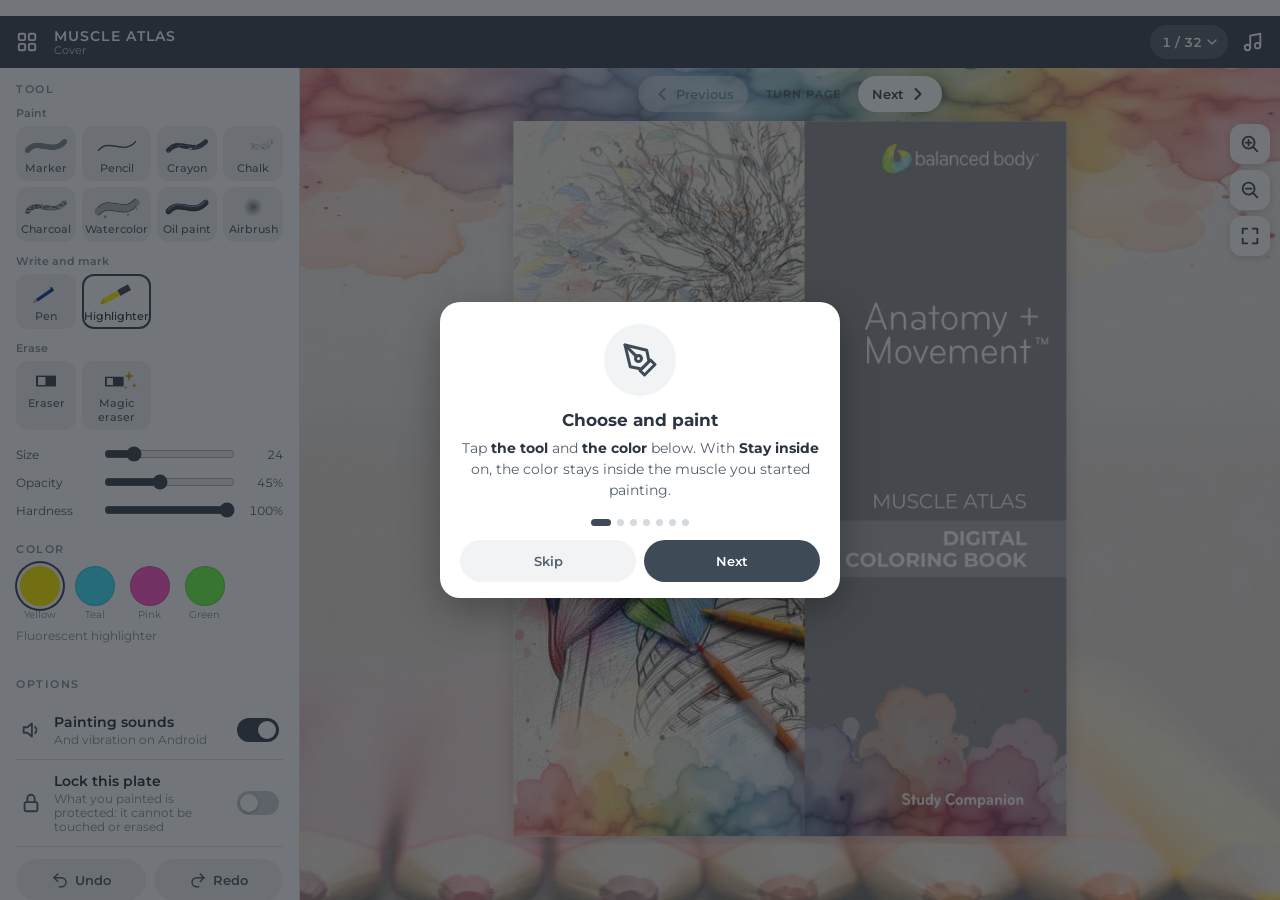
==== atlas-muscular-web-en/index.html @ df0a2034 "Add files via upload" ====
<!doctype html>
<html lang="en">
<head>
<meta charset="utf-8">
<meta name="viewport" content="width=device-width,initial-scale=1,maximum-scale=1,user-scalable=no,viewport-fit=cover">
<title>Muscle Atlas · Digital Coloring Book</title>
<meta name="theme-color" content="#ffffff">
<link rel="manifest" href="manifest.webmanifest">
<link rel="icon" href="icons/icon-192.png">
<link rel="apple-touch-icon" href="icons/apple-180.png">
<meta name="apple-mobile-web-app-capable" content="yes">
<meta name="apple-mobile-web-app-status-bar-style" content="default">
<meta name="apple-mobile-web-app-title" content="Atlas Muscular">
<link rel="preconnect" href="https://fonts.googleapis.com">
<link rel="stylesheet" href="https://fonts.googleapis.com/css2?family=Caveat:wght@500;700&family=Montserrat:wght@400;500;600;700&display=swap">
<link rel="stylesheet" href="app.css">
</head>
<body>
<header class="top">
  <button class="ib" id="btnHome" aria-label="Plate library"><svg viewBox="0 0 24 24"><rect x="3" y="3" width="7" height="7" rx="1.5"/><rect x="14" y="3" width="7" height="7" rx="1.5"/><rect x="3" y="14" width="7" height="7" rx="1.5"/><rect x="14" y="14" width="7" height="7" rx="1.5"/></svg></button>
  <div class="ttl"><b>Muscle Atlas</b><span id="pgName">Digital Coloring Book</span></div>
  <button class="pgbtn" id="pgBtn" aria-label="See all plates"><span id="pgLabel">1 / 32</span><svg viewBox="0 0 24 24"><path d="m6 9 6 6 6-6"/></svg></button>
  <button class="ib" id="btnMusic" aria-label="Music for coloring"><svg viewBox="0 0 24 24"><path d="M9 18V5l11-2v13"/><circle cx="6" cy="18" r="3"/><circle cx="17" cy="16" r="3"/></svg></button>
  <button class="instbtn" id="btnInstall" hidden title="Install on your device"><svg viewBox="0 0 24 24"><path d="M12 3v12M7 10l5 5 5-5M5 21h14"/></svg><span>Install</span></button>
  <button class="ib" id="btnShare" aria-label="Share plate" title="Share this plate"><svg viewBox="0 0 24 24"><path d="M12 15V3M7 8l5-5 5 5M5 13v6a2 2 0 0 0 2 2h10a2 2 0 0 0 2-2v-6"/></svg></button>
</header>

<div id="pager">
  <button class="pgnav" id="btnPrev" aria-label="Previous page"><svg viewBox="0 0 24 24"><path d="m15 18-6-6 6-6"/></svg><span>Previous</span></button>
  <span class="pghint">Turn page</span>
  <button class="pgnav" id="btnNext" aria-label="Next page"><span>Next</span><svg viewBox="0 0 24 24"><path d="m9 18 6-6-6-6"/></svg></button>
</div>

<main id="viewport">
  <div id="stage">
    <img id="pageImg" alt="" draggable="false">
    <canvas id="cWipe"></canvas>
    <canvas id="cColor"></canvas>
    <canvas id="cLive"></canvas>
    <img id="topImg" alt="" draggable="false" hidden>
    <canvas id="cTop"></canvas>
    <canvas id="cInk"></canvas>
    <div id="texts"></div>
    <div id="hot"></div>
  </div>
  <div id="toast" hidden></div>
  <div class="zoombar" role="group" aria-label="Zoom">
    <button id="zIn" aria-label="Zoom in"><svg viewBox="0 0 24 24"><circle cx="10.5" cy="10.5" r="6.5"/><path d="m20 20-4.6-4.6M10.5 7.5v6M7.5 10.5h6"/></svg></button>
    <button id="zOut" aria-label="Zoom out"><svg viewBox="0 0 24 24"><circle cx="10.5" cy="10.5" r="6.5"/><path d="m20 20-4.6-4.6M7.5 10.5h6"/></svg></button>
    <button id="zFit" aria-label="View full page"><svg viewBox="0 0 24 24"><path d="M4 9V4h5M20 9V4h-5M4 15v5h5M20 15v5h-5"/></svg></button>
  </div>
  <div id="musicChip" hidden><span class="eq"><i></i><i></i><i></i></span><span id="musicChipName">Soft piano</span></div>
</main>

<nav class="bar" id="bar">
  <button class="dk" id="dkTool" aria-label="Tools"><canvas id="dkToolIcon" width="88" height="44"></canvas><span id="dkToolName">Marker</span></button>
  <button class="dk" id="dkColor" aria-label="Colors"><span class="dsw" id="dkSwatch"></span><span id="dkColorName">Color</span></button>
  <button class="dk tapebtn" id="dkTape" aria-label="Stay inside"><svg viewBox="0 0 24 24"><rect x="3" y="6" width="18" height="12" rx="2"/><path d="M7 6v12M17 6v12"/></svg><span>Stay inside</span></button>
  <button class="dk lockbtn" id="dkLock" aria-label="Lock plate"><svg viewBox="0 0 24 24"><rect x="5" y="11" width="14" height="10" rx="2"/><path id="lockArc" d="M8 11V7a4 4 0 0 1 8 0v4"/></svg><span id="lockLabel">Lock</span></button>
  <button class="dk" id="dkUndo" aria-label="Undo"><svg viewBox="0 0 24 24"><path d="M9 14 4 9l5-5"/><path d="M4 9h10a6 6 0 0 1 0 12h-3"/></svg><span>Undo</span></button>
  <button class="dk" id="storyBtn" hidden aria-label="Listen to the story"><svg viewBox="0 0 24 24"><path d="M3 18v-6a9 9 0 0 1 18 0v6"/><path d="M21 19a2 2 0 0 1-2 2h-1v-6h3zM3 19a2 2 0 0 0 2 2h1v-6H3z"/></svg><span id="storyLabel">Listen</span><i id="storyBar"></i></button>
  <button class="dk" id="dkMore" aria-label="More options"><svg viewBox="0 0 24 24"><circle cx="5" cy="12" r="1.4"/><circle cx="12" cy="12" r="1.4"/><circle cx="19" cy="12" r="1.4"/></svg><span>More</span></button>
</nav>

<section id="tools">
  <div class="sheethead"><span class="grab"></span><b id="sheetTitle"></b><button class="ib" id="btnCloseTools" aria-label="Close"><svg viewBox="0 0 24 24"><path d="M6 6l12 12M18 6 6 18"/></svg></button></div>
  <div class="sec" data-sec="tool">
    <h3>Tool</h3>
    <div class="grid brushes" id="brushRow"></div>
    <div class="sliders" id="sliderRow">
      <label><span>Size</span><input type="range" id="sSize" min="1" max="120" value="18"><output id="oSize">18</output></label>
      <label><span>Opacity</span><input type="range" id="sOpa" min="5" max="100" value="85"><output id="oOpa">85%</output></label>
      <label><span>Hardness</span><input type="range" id="sHard" min="0" max="100" value="70"><output id="oHard">70%</output></label>
    </div>
  </div>
  <div class="sec" data-sec="color">
    <h3>Color</h3>
    <div class="grid colors" id="colorRow"></div>
  </div>
  <div class="sec" data-sec="more">
    <h3>Options</h3>
    <button class="opt" id="btnTape" role="switch"><svg viewBox="0 0 24 24"><rect x="3" y="6" width="18" height="12" rx="2"/><path d="M7 6v12M17 6v12"/></svg><span class="ot"><b>Stay inside</b><small>The color stays inside the muscle</small></span><i class="sw2"></i></button>
    <button class="opt" id="btnSound" role="switch"><svg viewBox="0 0 24 24"><path d="M4 9v6h4l5 4V5L8 9H4z"/><path d="M16.5 8.5a5 5 0 0 1 0 7"/></svg><span class="ot"><b>Painting sounds</b><small>And vibration on Android</small></span><i class="sw2"></i></button>
    <button class="opt" id="btnLock" role="switch"><svg viewBox="0 0 24 24"><rect x="5" y="11" width="14" height="10" rx="2"/><path d="M8 11V7a4 4 0 0 1 8 0v4"/></svg><span class="ot"><b>Lock this plate</b><small>What you painted is protected: it cannot be touched or erased</small></span><i class="sw2"></i></button>
    <div class="optrow">
      <button class="pill" id="btnUndo"><svg viewBox="0 0 24 24"><path d="M9 14 4 9l5-5"/><path d="M4 9h10a6 6 0 0 1 0 12h-3"/></svg>Undo</button>
      <button class="pill" id="btnRedo"><svg viewBox="0 0 24 24"><path d="m15 14 5-5-5-5"/><path d="M20 9H10a6 6 0 0 0 0 12h3"/></svg>Redo</button>
    </div>
    <div class="optrow">
      <button class="pill" id="btnGuide"><svg viewBox="0 0 24 24"><circle cx="12" cy="12" r="9"/><path d="M9.5 9a2.5 2.5 0 1 1 3.5 2.3c-.6.3-1 .9-1 1.6V14M12 17.5v.01"/></svg>How to use</button>
      <button class="pill warn" id="btnClear"><svg viewBox="0 0 24 24"><path d="M3 6h18M8 6V4h8v2M6 6l1 14h10l1-14"/></svg>Clear plate</button>
    </div>
    <div class="confirm" id="confirmClear" hidden>Clear everything painted on this plate? <button class="pill danger" id="clearYes">Yes, clear</button><button class="pill" id="clearNo">No</button></div>
  </div>
</section>

<div id="home" hidden>
  <div class="hwrap">
    <div class="hhead">
      <div><b>Muscle Atlas</b><span>Digital Coloring Book · 2026 Digital Edition</span></div>
      <button class="ib" id="btnCloseHome" aria-label="Close"><svg viewBox="0 0 24 24"><path d="M6 6l12 12M18 6 6 18"/></svg></button>
    </div>
    <button class="cont" id="btnContinue"><span class="cthumb"><canvas id="contThumb" width="120" height="155"></canvas></span><span><small>Continue where you left off</small><b id="contName">Cover</b></span><svg viewBox="0 0 24 24"><path d="m9 18 6-6-6-6"/></svg></button>
    <div id="homeGrid"></div>
    <p class="hnote">Units 4 to 17: coming soon</p>
    <button class="pill danger wipebtn" id="btnWipeAll"><svg viewBox="0 0 24 24"><path d="M3 6h18M8 6V4h8v2M6 6l1 14h10l1-14"/></svg>Erase the whole book</button>
  </div>
</div>

<div id="music" hidden>
  <div class="mpanel">
    <div class="mhead"><b>Music for coloring</b><button class="ib" id="btnCloseMusic" aria-label="Close"><svg viewBox="0 0 24 24"><path d="M6 6l12 12M18 6 6 18"/></svg></button></div>
    <p class="mnote">Plays inside the app, even offline.</p>
    <div id="trackList"></div>
    <label class="vol"><svg viewBox="0 0 24 24"><path d="M4 9v6h4l5 4V5L8 9H4z"/></svg><input type="range" id="mVol" min="0" max="100" value="60"></label>
    <button class="pill mstop" id="mStop"><svg viewBox="0 0 24 24"><rect x="6" y="6" width="12" height="12" rx="2"/></svg>Stop music</button>
    <div class="mext"><small>Or play your own music:</small>
      <div class="mlinks">
        <a class="mlink amz" href="https://music.amazon.com/search/yoga%20relax%20music" target="_blank" rel="noopener">Amazon Music</a>
        <a class="mlink spo" href="https://open.spotify.com/search/yoga%20relax" target="_blank" rel="noopener">Spotify</a>
        <a class="mlink ytm" href="https://music.youtube.com/search?q=yoga+relax+music" target="_blank" rel="noopener">YouTube Music</a>
      </div>
      <small class="mtip">Open it, play your playlist and come back here to paint: the music keeps going.</small>
    </div>
  </div>
</div>

<div id="guide" hidden>
  <div class="gpanel">
    <div class="gslides" id="gSlides"></div>
    <div class="gdots" id="gDots"></div>
    <div class="gbtns"><button class="pill" id="gSkip">Skip</button><button class="pill on" id="gNext">Next</button></div>
  </div>
</div>

<div id="wipeBox" hidden><div class="wpanel"><div class="wwarn"><svg viewBox="0 0 24 24"><path d="M12 3 2 20h20L12 3z"/><path d="M12 10v4M12 17.5v.01"/></svg><b>Warning</b></div><p id="wipeText"></p><div class="wsteps" id="wipeSteps"></div><div class="wbtns"><button class="pill" id="wipeNo">Cancel</button><button class="pill danger" id="wipeYes">Confirm</button></div></div></div>
<div id="instBox" hidden><div class="ipanel"><b>Install on your device</b><div id="instText"></div><button class="pill" id="instClose">Got it</button></div></div>
<div id="kbd" hidden><textarea id="kbdText" rows="3" placeholder="Write here"></textarea><button id="kbdOk">Done</button></div>
<input type="color" id="colorPick" hidden>
<script src="app.js"></script>
</body>
</html>
---- atlas-muscular-web-en/app.css ----
:root{
  --ink:#2B3440; --chrome:#3F4A57; --chrome-2:#55606D; --paper:#F7F7F5; --line:#E1E4E8; --soft:#F1F3F5;
  --accent:#F2C230; --muted:#8B95A1;
  --f:"Montserrat",system-ui,sans-serif;
  --topH:52px; --barH:62px; --side:300px;
  --sat:env(safe-area-inset-top,0px); --sab:env(safe-area-inset-bottom,0px);
}
*{box-sizing:border-box;-webkit-tap-highlight-color:transparent}
[hidden]{display:none!important}
html,body{height:100%;margin:0;background:#E7E9EC;color:var(--ink);font-family:var(--f);overflow:hidden;overscroll-behavior:none}
svg{width:22px;height:22px;fill:none;stroke:currentColor;stroke-width:2;stroke-linecap:round;stroke-linejoin:round;flex:none}
button{font:inherit;color:inherit;background:none;border:0;cursor:pointer;padding:0}
h3{margin:0 0 10px;font-size:11px;font-weight:600;letter-spacing:.14em;text-transform:uppercase;color:var(--muted)}

/* ---------- barra superior ---------- */
.top{position:fixed;inset:0 0 auto;z-index:20;height:calc(var(--topH) + var(--sat));display:flex;align-items:center;gap:4px;
  padding:var(--sat) max(6px,env(safe-area-inset-right,0px)) 0 max(6px,env(safe-area-inset-left,0px));background:var(--chrome);color:#fff}
.top .ttl{flex:1;min-width:0;line-height:1.15;padding-left:2px}
.top .ttl b{display:block;font-weight:600;font-size:14px;letter-spacing:.08em;text-transform:uppercase;white-space:nowrap;overflow:hidden;text-overflow:ellipsis}
.top .ttl span{display:block;font-size:11px;opacity:.75;white-space:nowrap;overflow:hidden;text-overflow:ellipsis}
.ib{width:42px;height:42px;display:grid;place-items:center;border-radius:12px;flex:none}
.ib:active,.ib:hover{background:rgba(255,255,255,.12)}
.pgbtn{display:flex;align-items:center;gap:2px;height:34px;padding:0 8px 0 12px;border-radius:17px;background:rgba(255,255,255,.14);font-size:13px;font-weight:600;font-variant-numeric:tabular-nums;flex:none}
.pgbtn svg{width:16px;height:16px}
.pgbtn:active{background:rgba(255,255,255,.24)}
#btnMusic.on{color:var(--accent)}
.instbtn{display:flex;align-items:center;gap:5px;border-radius:999px;background:var(--accent);color:#2B2B2B;font-weight:600;font-size:13px;padding:7px 12px;flex:none}
.instbtn svg{width:16px;height:16px;stroke-width:2.2}

/* ---------- lámina ---------- */
#viewport{position:fixed;left:0;right:0;top:calc(var(--topH) + var(--sat));bottom:calc(var(--barH) + var(--sab));overflow:hidden;background:#E7E9EC;touch-action:none}
#stage{position:absolute;left:0;top:0;transform-origin:0 0;box-shadow:0 2px 16px rgba(0,0,0,.16);background:#fff}
#stage img,#stage canvas,#texts,#hot{position:absolute;inset:0;width:100%;height:100%}
#pageImg,#topImg{user-select:none;-webkit-user-drag:none;pointer-events:none}
#cColor,#cLive{mix-blend-mode:multiply;pointer-events:none}
#cInk,#texts,#hot{pointer-events:none}
#hot a{position:absolute;display:block;pointer-events:auto;cursor:pointer}
#texts .tx{position:absolute;font-family:"Caveat",cursive;color:#1F3B73;line-height:1.05;white-space:pre-wrap;overflow:hidden;padding:2px 4px}
#toast{position:absolute;left:50%;bottom:16px;transform:translateX(-50%);background:rgba(43,52,64,.94);color:#fff;padding:10px 16px;border-radius:20px;font-size:13px;z-index:30;max-width:88%;text-align:center}
.zoombar{position:absolute;right:max(10px,env(safe-area-inset-right,0px));top:10px;z-index:12;display:flex;flex-direction:column;gap:6px}
.zoombar button{width:40px;height:40px;border-radius:12px;background:rgba(255,255,255,.96);box-shadow:0 2px 8px rgba(0,0,0,.16);display:grid;place-items:center;color:var(--chrome)}
#musicChip{position:absolute;left:10px;top:10px;z-index:12;display:flex;align-items:center;gap:8px;height:30px;padding:0 12px;border-radius:15px;background:rgba(63,74,87,.9);color:#fff;font-size:12px;font-weight:500;cursor:pointer}
.eq{display:flex;gap:2px;align-items:flex-end;height:12px}
.eq i{width:3px;background:var(--accent);border-radius:1px;animation:eq 1s ease-in-out infinite}
.eq i:nth-child(2){animation-delay:.25s}.eq i:nth-child(3){animation-delay:.5s}
@keyframes eq{0%,100%{height:3px}50%{height:12px}}

/* ---------- barra inferior única ---------- */
.bar{position:fixed;left:0;right:0;bottom:0;z-index:25;height:calc(var(--barH) + var(--sab));display:flex;align-items:center;justify-content:space-between;gap:2px;
  padding:0 max(4px,env(safe-area-inset-right,0px)) var(--sab) max(4px,env(safe-area-inset-left,0px));background:#fff;border-top:1px solid var(--line)}
.nv{width:44px;height:48px;display:grid;place-items:center;border-radius:12px;color:var(--chrome);flex:none}
.nv svg{width:26px;height:26px}
.nv:active{background:var(--soft)}
.nv:disabled{opacity:.25}
.dk{flex:1;max-width:96px;height:52px;display:flex;flex-direction:column;align-items:center;justify-content:center;gap:3px;font-size:10.5px;font-weight:500;color:var(--chrome-2);border-radius:12px;min-width:0}
.dk span{white-space:nowrap;overflow:hidden;text-overflow:ellipsis;max-width:100%}
.dk canvas{width:40px;height:20px}
.dk svg{width:22px;height:22px}
.dk.on,.dk:active{background:var(--soft);color:var(--ink)}
.dsw{width:24px;height:24px;border-radius:50%;box-shadow:0 0 0 2px #fff,0 0 0 3px #C9CED4}

/* ---------- panel de herramientas (hoja en teléfono) ---------- */
#tools{position:fixed;left:0;right:0;bottom:calc(var(--barH) + var(--sab));z-index:24;background:#fff;border-radius:18px 18px 0 0;
  box-shadow:0 -8px 30px rgba(0,0,0,.16);padding:6px max(14px,env(safe-area-inset-right,0px)) 14px max(14px,env(safe-area-inset-left,0px));
  max-height:min(70vh,560px);overflow-y:auto;transform:translateY(105%);visibility:hidden;transition:transform .22s ease,visibility .22s}
body.sheet #tools{transform:none;visibility:visible}
.sheethead{position:sticky;top:-6px;z-index:2;background:#fff;display:flex;align-items:center;justify-content:center;height:30px;margin:0 -4px 4px}
.sheethead .grab{width:40px;height:5px;border-radius:3px;background:#D5DADF}
.sheethead b{display:none}
.sheethead .ib{position:absolute;right:-6px;top:-4px;width:38px;height:38px;color:var(--chrome-2)}
.sec{display:none}
body[data-sheet="tool"] .sec[data-sec="tool"],body[data-sheet="color"] .sec[data-sec="color"],body[data-sheet="more"] .sec[data-sec="more"]{display:block}
.grid{display:grid;gap:6px}
.brushes{grid-template-columns:repeat(auto-fill,minmax(74px,1fr))}
.brushes .glabel{grid-column:1/-1;font-size:11px;font-weight:600;color:var(--muted);margin:6px 0 0}
.brushes .glabel:first-child{margin-top:0}
.brushes button{display:flex;flex-direction:column;align-items:center;gap:3px;padding:8px 2px 6px;border-radius:12px;font-size:11px;font-weight:500;color:var(--chrome-2);background:var(--soft)}
.brushes button canvas{width:48px;height:24px}
.brushes button[aria-pressed="true"]{background:#fff;color:var(--ink);box-shadow:inset 0 0 0 2px var(--chrome)}
.colors{grid-template-columns:repeat(5,1fr);gap:10px;justify-items:center}
.colors .sw{width:46px;height:46px;border-radius:50%;box-shadow:inset 0 0 0 1px rgba(0,0,0,.12);position:relative}
.colors .sw[aria-pressed="true"]{box-shadow:0 0 0 3px #fff,0 0 0 5px var(--chrome)}
.colors .sw span{position:absolute;left:50%;top:100%;transform:translateX(-50%);font-size:9.5px;color:var(--muted);white-space:nowrap;margin-top:3px}
.colors{row-gap:24px;padding-bottom:12px}
.colors .tool{width:46px;height:46px;border-radius:50%;display:grid;place-items:center;box-shadow:inset 0 0 0 1px var(--line)}
.colors .drop{position:relative;color:var(--chrome)}.colors .drop svg{width:22px;height:22px;fill:none;stroke:currentColor;stroke-width:2;stroke-linecap:round;stroke-linejoin:round}.colors .drop span{position:absolute;left:50%;top:100%;transform:translateX(-50%);font-size:9.5px;color:var(--muted);white-space:nowrap;margin-top:3px}.colors .drop[aria-pressed="true"]{box-shadow:0 0 0 3px #fff,0 0 0 5px var(--chrome)}
.colors .wheel{background:conic-gradient(#f33,#fd3,#3d5,#3cf,#36f,#c3f,#f33)}
.colors .plabel{grid-column:1/-1;font-size:12px;color:var(--muted);justify-self:start}
.colors .glabel{grid-column:1/-1;justify-self:start;font-size:11px;font-weight:600;color:var(--muted);margin-top:4px}
.sliders{display:flex;flex-direction:column;gap:8px;margin-top:14px}
.sliders label{display:grid;grid-template-columns:78px 1fr 42px;align-items:center;gap:8px;font-size:12px;color:var(--chrome-2)}
.sliders input{width:100%;accent-color:var(--chrome)}
.sliders output{font-variant-numeric:tabular-nums;font-size:12px;text-align:right}
.opt{width:100%;display:flex;align-items:center;gap:12px;padding:12px 4px;border-bottom:1px solid var(--line);text-align:left;color:var(--chrome-2)}
.opt .ot{flex:1;display:flex;flex-direction:column;gap:2px}
.opt .ot b{font-size:14px;font-weight:600;color:var(--ink)}
.opt .ot small{font-size:11.5px;color:var(--muted)}
.sw2{width:42px;height:24px;border-radius:12px;background:#CDD2D8;position:relative;transition:background .15s;flex:none}
.sw2::after{content:"";position:absolute;left:3px;top:3px;width:18px;height:18px;border-radius:50%;background:#fff;box-shadow:0 1px 3px rgba(0,0,0,.25);transition:left .15s}
.opt.on .sw2{background:var(--chrome)}
.opt.on .sw2::after{left:21px}
.optrow{display:grid;grid-template-columns:1fr 1fr;gap:8px;margin-top:12px}
.pill{display:flex;align-items:center;justify-content:center;gap:6px;height:42px;padding:0 14px;border-radius:21px;background:var(--soft);font-size:13px;font-weight:600;color:var(--chrome-2)}
.pill svg{width:18px;height:18px}
.pill.on{background:var(--chrome);color:#fff}
.pill.warn{color:#B03A2E}
.pill.danger{background:#C0392B;color:#fff}
.confirm{display:flex;flex-wrap:wrap;align-items:center;gap:8px;font-size:13px;margin-top:12px;padding:12px;border-radius:12px;background:#FDF1EF}
body.textmode #btnTape{display:none}

/* ---------- biblioteca ---------- */
#home{position:fixed;inset:0;z-index:50;background:#F4F5F7;overflow-y:auto;-webkit-overflow-scrolling:touch}
.hwrap{max-width:1100px;margin:0 auto;padding:calc(10px + var(--sat)) 16px calc(24px + var(--sab))}
.hhead{display:flex;align-items:center;justify-content:space-between;gap:10px;padding:6px 0 14px}
.hhead b{display:block;font-size:20px;font-weight:700;letter-spacing:.06em;text-transform:uppercase;color:var(--chrome)}
.hhead span{font-size:12px;color:var(--muted)}
.hhead .ib{color:var(--chrome);background:#fff;box-shadow:0 1px 4px rgba(0,0,0,.08)}
.cont{width:100%;display:flex;align-items:center;gap:14px;padding:10px 14px 10px 10px;border-radius:16px;background:var(--chrome);color:#fff;text-align:left;margin-bottom:22px}
.cont .cthumb{width:60px;height:78px;border-radius:6px;overflow:hidden;background:#fff;flex:none}
.cont canvas{width:100%;height:100%;display:block}
.cont > span:nth-child(2){flex:1;display:flex;flex-direction:column;gap:3px}
.cont small{font-size:11px;letter-spacing:.1em;text-transform:uppercase;opacity:.8}
.cont b{font-size:16px;font-weight:600}
.hsec{margin-bottom:22px}
.hsec h2{margin:0 0 10px;font-size:13px;font-weight:700;letter-spacing:.1em;text-transform:uppercase;color:var(--chrome);display:flex;align-items:center;gap:10px}
.hsec h2 small{font-weight:500;letter-spacing:0;text-transform:none;color:var(--muted);font-size:12px}
.cards{display:grid;grid-template-columns:repeat(auto-fill,minmax(104px,1fr));gap:12px}
.card{display:flex;flex-direction:column;gap:6px;text-align:left}
.card .th{position:relative;aspect-ratio:612/792;border-radius:8px;overflow:hidden;background:#fff;box-shadow:0 1px 6px rgba(0,0,0,.12)}
.card .th canvas{width:100%;height:100%;display:block}
.card.cur .th{box-shadow:0 0 0 3px var(--accent),0 1px 6px rgba(0,0,0,.12)}
.card .n{position:absolute;left:6px;top:6px;min-width:22px;height:22px;padding:0 6px;border-radius:11px;background:rgba(63,74,87,.88);color:#fff;font-size:11px;font-weight:600;display:grid;place-items:center}
.card .dot{position:absolute;right:6px;top:6px;width:22px;height:22px;border-radius:50%;background:#2E9E5B;display:grid;place-items:center;color:#fff}
.card .dot svg{width:14px;height:14px;stroke-width:3}
.card .t{font-size:11.5px;line-height:1.3;color:var(--chrome-2)}
.hnote{font-size:12px;color:var(--muted);text-align:center;margin-top:8px}

/* ---------- música ---------- */
#music{position:fixed;inset:0;z-index:55;background:rgba(20,26,33,.35);display:flex;align-items:flex-end;justify-content:center}
.mpanel{width:min(440px,100%);background:#fff;border-radius:18px 18px 0 0;padding:14px 16px calc(16px + var(--sab));box-shadow:0 -8px 30px rgba(0,0,0,.2)}
.mhead{display:flex;align-items:center;justify-content:space-between}
.mhead b{font-size:16px}
.mhead .ib{color:var(--chrome-2)}
.mnote{font-size:12px;color:var(--muted);margin:2px 0 12px}
#trackList{display:grid;grid-template-columns:1fr 1fr;gap:8px}
.trk{display:flex;align-items:center;gap:10px;padding:12px;border-radius:14px;background:var(--soft);text-align:left;font-size:13px;font-weight:600;color:var(--ink)}
.trk i{width:34px;height:34px;border-radius:50%;display:grid;place-items:center;font-style:normal;font-size:17px;background:#fff;flex:none}
.trk small{display:block;font-size:11px;font-weight:400;color:var(--muted)}
.trk.on{background:var(--chrome);color:#fff}
.trk.on small{color:rgba(255,255,255,.75)}
.vol{display:flex;align-items:center;gap:10px;margin:16px 4px 12px;color:var(--chrome-2)}
.vol input{flex:1;accent-color:var(--chrome)}
.mstop{width:100%}

/* ---------- guía de primer uso ---------- */
#guide{position:fixed;inset:0;z-index:70;background:rgba(20,26,33,.6);display:flex;align-items:center;justify-content:center;padding:16px}
.gpanel{width:min(400px,100%);background:#fff;border-radius:20px;padding:22px 20px 16px;box-shadow:0 12px 40px rgba(0,0,0,.3)}
.gslide{text-align:center}
.gslide .gi{width:72px;height:72px;margin:0 auto 14px;border-radius:50%;background:var(--soft);display:grid;place-items:center;color:var(--chrome)}
.gslide .gi svg{width:36px;height:36px}
.gslide>b{display:block;font-size:17px;margin-bottom:8px}
.gslide p b{color:var(--ink)}
.gslide p{font-size:14px;line-height:1.5;color:var(--chrome-2);margin:0}
.gdots{display:flex;justify-content:center;gap:6px;margin:18px 0 14px}
.gdots i{width:7px;height:7px;border-radius:50%;background:#D5DADF}
.gdots i.on{background:var(--chrome);width:20px;border-radius:4px}
.gbtns{display:grid;grid-template-columns:1fr 1fr;gap:8px}

/* ---------- otros ---------- */
#instBox{position:fixed;inset:0;z-index:80;background:rgba(20,26,33,.55);display:flex;align-items:center;justify-content:center;padding:16px}
#instBox .ipanel{background:#fff;color:#2B3440;border-radius:16px;max-width:380px;padding:20px 20px 16px;font-size:14px;line-height:1.5;box-shadow:0 10px 40px rgba(0,0,0,.3)}
#instBox .ipanel>b{font-size:16px}
#instBox .ipanel p{margin:10px 0 14px}
#kbd{position:fixed;left:0;right:0;bottom:0;z-index:60;display:flex;gap:8px;padding:10px max(10px,env(safe-area-inset-right,0px)) calc(10px + var(--sab)) max(10px,env(safe-area-inset-left,0px));background:#fff;border-top:1px solid var(--line)}
#kbd textarea{flex:1;font-family:"Caveat",cursive;font-size:22px;border:1px solid var(--line);border-radius:10px;padding:6px 10px;color:#1F3B73}
#kbd button{background:var(--chrome);color:#fff;border-radius:10px;padding:0 16px;font-weight:600}

/* ---------- teléfono ---------- */
@media (max-width:599px){
  .zoombar{display:none}
  body.zoomed .zoombar{display:flex}
  body.zoomed .zoombar #zIn,body.zoomed .zoombar #zOut{display:none}
}
@media (max-width:420px){
  .top .ttl span{display:none}
  .instbtn{padding:6px 9px;font-size:12px}
  .instbtn span{display:none}
  .instbtn svg{width:18px;height:18px}
  .ib{width:38px}
}

/* ---------- tableta horizontal y computadora: panel lateral fijo ---------- */
@media (min-width:900px){
  :root{--barH:56px}
  #viewport{left:var(--side)}
  #tools{top:calc(var(--topH) + var(--sat));bottom:0;right:auto;width:var(--side);max-height:none;border-radius:0;box-shadow:none;border-right:1px solid var(--line);
    transform:none;visibility:visible;padding:14px 16px 20px;z-index:22}
  .sheethead{display:none}
  .sec{display:block!important;margin-bottom:22px}
  .brushes{grid-template-columns:repeat(4,1fr)}
  .colors{grid-template-columns:repeat(5,1fr);gap:8px;row-gap:22px}
  .colors .sw,.colors .tool{width:40px;height:40px}
  .bar{left:var(--side);justify-content:center;gap:16px;border-top:0;background:transparent;pointer-events:none}
  .bar > *{pointer-events:auto}
  .bar .dk{display:none}
  .nv{width:48px;height:44px;background:#fff;box-shadow:0 2px 8px rgba(0,0,0,.12);border-radius:22px}
  #pgName{display:block}
}
#tools{scrollbar-width:thin}

@media (max-width:599px){
  .top .ttl b{display:none}
  .top .ttl span{display:block!important;font-size:13px;font-weight:600;opacity:1;color:#fff}
}
@media (min-width:600px) and (max-width:899px){
  .bar{justify-content:center;gap:14px}
  .dk{flex:0 0 92px}
}

#music .mpanel{max-height:88vh;overflow-y:auto}
.mext{margin-top:14px;padding-top:12px;border-top:1px solid var(--line)}
.mext small{display:block;font-size:12px;color:var(--muted)}
.mlinks{display:grid;grid-template-columns:repeat(3,1fr);gap:8px;margin:8px 0}
.mlink{display:grid;place-items:center;height:42px;border-radius:12px;font-size:12px;font-weight:600;text-decoration:none;color:#fff;text-align:center;padding:0 4px}
.mlink.amz{background:#25D1DA;color:#0F1111}
.mlink.spo{background:#1DB954}
.mlink.ytm{background:#E62117}
.mtip{font-size:11px!important}

body.freemode #btnTape{display:none}

.dk.tapebtn.active{color:#fff;background:var(--chrome)}
.dk.tapebtn.active svg{stroke:var(--accent)}
body.textmode #dkTape,body.freemode #dkTape{display:none}
@media (max-width:380px){.dk{font-size:9.5px}.nv{width:36px}}
@media (max-width:599px){.nv{width:34px}.dk{font-size:10px;max-width:none}.dk span{overflow:visible;text-overflow:clip}}

#storyBtn{position:relative;overflow:hidden}
#storyBtn svg{stroke:var(--chrome)}
#storyBtn.on{background:var(--chrome);color:#fff}
#storyBtn.on svg{stroke:var(--accent)}
#storyBtn i{position:absolute;left:8px;right:auto;bottom:3px;height:3px;width:0;max-width:calc(100% - 16px);background:var(--accent);border-radius:2px;transition:width .3s linear}
@media (min-width:900px){.bar #storyBtn{display:flex;flex:0 0 auto;max-width:none;flex-direction:row;gap:8px;height:44px;padding:0 18px;border-radius:22px;background:#fff;box-shadow:0 2px 8px rgba(0,0,0,.12);font-size:13px;font-weight:600}
 .bar #storyBtn[hidden]{display:none}}

#cWipe{z-index:1;pointer-events:none}#cTop{z-index:2;pointer-events:none}#topImg{display:none!important}#cColor{z-index:1}#cLive{z-index:1}#topImg{z-index:2}#cInk{z-index:3}#texts{z-index:5}#hot{z-index:6}

.dk.lockbtn.active{color:#fff;background:var(--chrome)}.dk.lockbtn.active svg{stroke:var(--accent)}
@media (min-width:900px){.bar #dkLock{display:flex;flex:0 0 auto;max-width:none;flex-direction:row;gap:8px;height:44px;padding:0 18px;border-radius:22px;background:#fff;box-shadow:0 2px 8px rgba(0,0,0,.12);font-size:13px;font-weight:600}.bar #dkLock.active{background:var(--chrome);color:#fff}}
body.textmode #dkLock{display:none}

.dsw.erase{background:#fff!important;display:grid;place-items:center}.dsw.erase svg{width:17px;height:17px;fill:none;stroke:#3F4A57;stroke-width:2;stroke-linecap:round;stroke-linejoin:round}
.glabel.erasing{color:#B5562A;font-weight:600}
#texts .tx.circ{display:flex;align-items:center;justify-content:center;text-align:center;padding:0;line-height:1;overflow:visible;padding-bottom:.08em}

/* ---------- aire arriba y abajo, fondo con marca de agua, pasar página fuera de la barra (Gus, 8 nov) ---------- */
:root{--gapT:12px;--gapB:10px;--pgH:46px}
html,body{background:#EEECE9 url(bg_wm.jpg) center/100% 100% no-repeat}
.top{height:calc(var(--topH) + var(--sat) + var(--gapT));padding-top:calc(var(--sat) + var(--gapT))}
#pager{position:fixed;left:0;right:0;top:calc(var(--topH) + var(--sat) + var(--gapT));height:var(--pgH);z-index:19;display:flex;align-items:center;justify-content:space-between;
  padding:6px max(10px,env(safe-area-inset-right,0px)) 0 max(10px,env(safe-area-inset-left,0px))}
#pager .pgnav{display:flex;align-items:center;gap:4px;height:36px;padding:0 14px;border-radius:18px;background:#fff;color:var(--chrome);font-weight:600;font-size:13px;box-shadow:0 2px 8px rgba(0,0,0,.12)}
#pager .pgnav svg{width:20px;height:20px;stroke-width:2.4}
#pager .pgnav:disabled{opacity:.35}
#pager .pghint{font-size:11px;font-weight:600;letter-spacing:.08em;text-transform:uppercase;color:var(--chrome);opacity:.7}
#viewport{top:calc(var(--topH) + var(--sat) + var(--gapT) + var(--pgH));bottom:calc(var(--barH) + var(--sab) + var(--gapB) * 2);background:transparent}
@media (max-width:899px){
  .bar{left:10px;right:10px;bottom:calc(var(--sab) + var(--gapB));height:var(--barH);padding:0 6px;border:0;border-radius:18px;box-shadow:0 4px 18px rgba(0,0,0,.14);justify-content:space-around}
  #tools{bottom:calc(var(--barH) + var(--sab) + var(--gapB) * 2)}
}
@media (min-width:900px){
  #pager{left:var(--side);justify-content:center;gap:18px}
  #tools{top:calc(var(--topH) + var(--sat) + var(--gapT))}
  #viewport{bottom:calc(var(--barH) + var(--sab))}
}
.instbtn span{display:inline!important}
.instbtn{padding:7px 12px!important;font-size:13px!important;box-shadow:0 0 0 2px rgba(242,194,48,.35)}
.instbtn svg{width:17px!important;height:17px!important}
#instText ol{margin:10px 0 6px;padding-left:22px}
#instText li{margin:7px 0}
#instText .ico{display:inline-grid;place-items:center;width:26px;height:22px;border:1.5px solid #9AA3AD;border-radius:6px;vertical-align:-5px;margin:0 2px}
#instText .ico svg{width:15px;height:15px}
#instText p{margin:8px 0}
/* Gus 8 nov: franja blanca arriba (no se mezcla con la barra del teléfono) y título en dos líneas */
:root{--gapT:16px}
.top{background:linear-gradient(#fff 0 calc(var(--sat) + var(--gapT)),var(--chrome) 0)}
@media (max-width:599px){
  .top .ttl span{white-space:normal!important;display:-webkit-box!important;-webkit-line-clamp:2;-webkit-box-orient:vertical;overflow:hidden;font-size:12.5px!important;line-height:1.15}
  .top .pgbtn{flex:none}
}
/* etiquetas del dock en dos líneas si no caben (Stay / inside) */
@media (max-width:899px){.dk span{white-space:normal!important;text-align:center;line-height:1.05;display:-webkit-box;-webkit-line-clamp:2;-webkit-box-orient:vertical;overflow:hidden;max-width:54px;word-break:normal}}
/* borrar todo el libro: triple confirmación */
.pill.wipebtn{display:flex;align-items:center;gap:8px;margin:18px auto 6px;background:#fff;color:#B3261E;border:1.5px solid #E7B4B0}
.wipebtn svg{width:18px;height:18px}
#wipeBox{position:fixed;inset:0;z-index:90;background:rgba(20,26,33,.6);display:flex;align-items:center;justify-content:center;padding:16px}
#wipeBox .wpanel{background:#fff;border-radius:16px;max-width:380px;width:100%;padding:20px;box-shadow:0 10px 40px rgba(0,0,0,.3);color:#2B3440;font-size:14px;line-height:1.5}
#wipeBox .wwarn{display:flex;align-items:center;gap:8px;color:#B3261E;font-size:17px}
#wipeBox .wwarn svg{width:26px;height:26px;stroke:#B3261E}
#wipeBox .wsteps{display:flex;gap:6px;margin:6px 0 14px}#wipeBox .wsteps i{flex:1;height:5px;border-radius:3px;background:#EEE}#wipeBox .wsteps i.on{background:#B3261E}
#wipeBox .wbtns{display:flex;gap:10px;justify-content:flex-end}
.pill.danger{background:#B3261E;color:#fff}
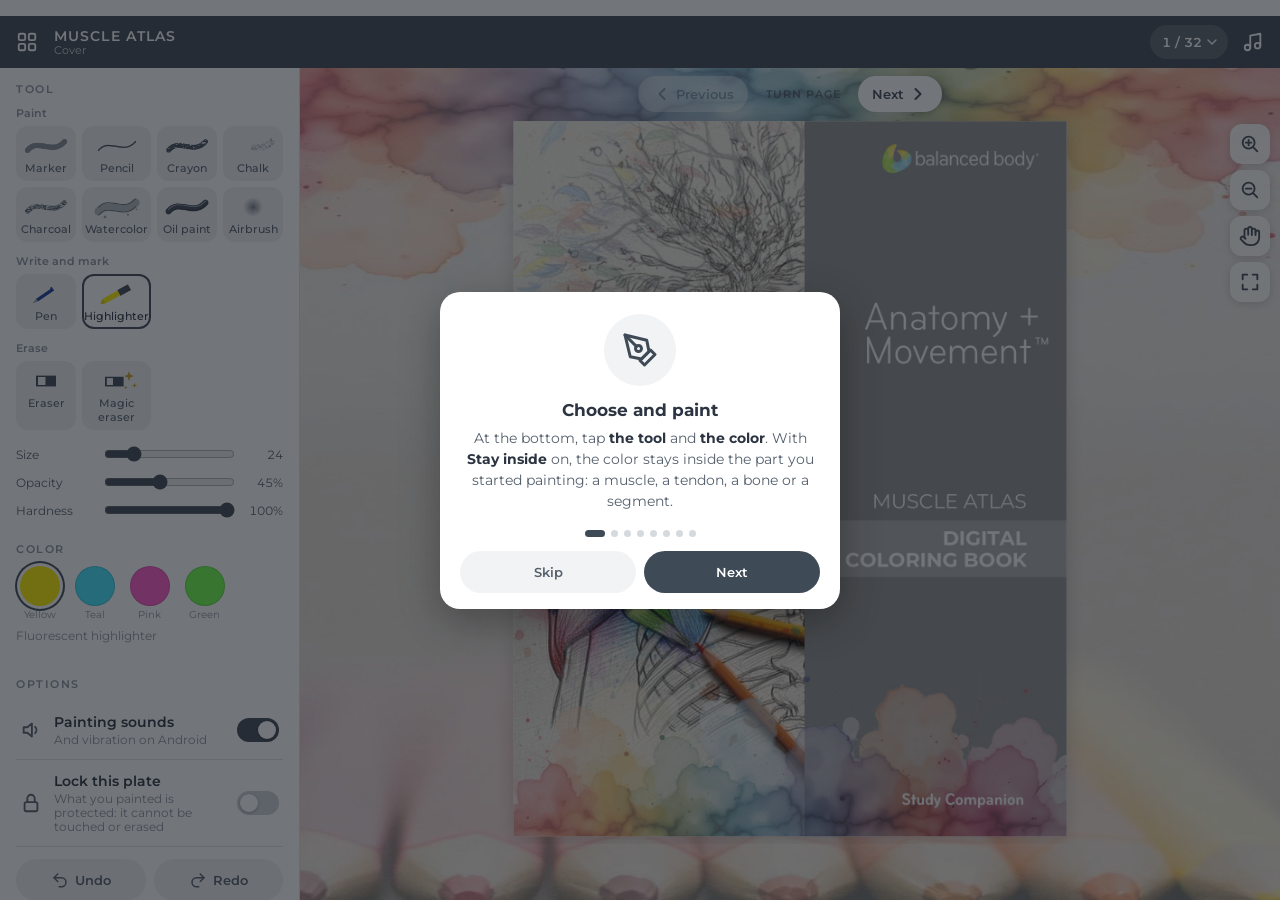
==== commit 241cdd14: "Add files via upload" ====
--- a/atlas-muscular-web-en/index.html
+++ b/atlas-muscular-web-en/index.html
@@ -47,6 +47,7 @@
   <div class="zoombar" role="group" aria-label="Zoom">
     <button id="zIn" aria-label="Zoom in"><svg viewBox="0 0 24 24"><circle cx="10.5" cy="10.5" r="6.5"/><path d="m20 20-4.6-4.6M10.5 7.5v6M7.5 10.5h6"/></svg></button>
     <button id="zOut" aria-label="Zoom out"><svg viewBox="0 0 24 24"><circle cx="10.5" cy="10.5" r="6.5"/><path d="m20 20-4.6-4.6M7.5 10.5h6"/></svg></button>
+    <button id="zHand" aria-label="Move the plate"><svg viewBox="0 0 24 24"><path d="M18 11V6a2 2 0 0 0-4 0v5M14 10V4a2 2 0 0 0-4 0v6M10 10.5V6a2 2 0 0 0-4 0v8"/><path d="M18 8a2 2 0 1 1 4 0v6a8 8 0 0 1-8 8h-2c-2.8 0-4.5-.86-5.99-2.34l-3.6-3.6a2 2 0 0 1 2.83-2.82L7 15"/></svg></button>
     <button id="zFit" aria-label="View full page"><svg viewBox="0 0 24 24"><path d="M4 9V4h5M20 9V4h-5M4 15v5h5M20 15v5h-5"/></svg></button>
   </div>
   <div id="musicChip" hidden><span class="eq"><i></i><i></i><i></i></span><span id="musicChipName">Soft piano</span></div>
@@ -134,6 +135,9 @@
 </div>
 
 <div id="wipeBox" hidden><div class="wpanel"><div class="wwarn"><svg viewBox="0 0 24 24"><path d="M12 3 2 20h20L12 3z"/><path d="M12 10v4M12 17.5v.01"/></svg><b>Warning</b></div><p id="wipeText"></p><div class="wsteps" id="wipeSteps"></div><div class="wbtns"><button class="pill" id="wipeNo">Cancel</button><button class="pill danger" id="wipeYes">Confirm</button></div></div></div>
+<div id="medal" hidden><div class="mdconf" id="mdConf"></div><div class="mdpanel"><div class="mdicon"><svg viewBox="0 0 120 140"><path class="rb1" d="M38 70 22 132l20-10 12 18 12-58z"/><path class="rb2" d="M82 70l16 62-20-10-12 18-12-58z"/><circle class="md1" cx="60" cy="56" r="46"/><circle class="md2" cx="60" cy="56" r="36"/><path class="md3" d="m60 30 7.6 15.8 17.4 2-12.8 11.9 3.4 17.2L60 68.4l-15.6 8.5 3.4-17.2L35 47.8l17.4-2z"/></svg></div><b id="mdTitle"></b><p id="mdText"></p><div class="mdbar"><i id="mdBar"></i></div><small id="mdPct"></small><button class="pill on" id="mdOk">Keep painting!</button></div></div>
+<div id="reviewBox" hidden><div class="rpanel"><div class="rhead"><svg viewBox="0 0 24 24"><path d="M12 3a9 9 0 1 0 0 18c1.1 0 2-.9 2-2 0-.5-.2-1-.5-1.3-.3-.4-.5-.8-.5-1.3 0-1.1.9-2 2-2h2.3A5.2 5.2 0 0 0 22 9.2C22 5.8 17.5 3 12 3z"/><circle cx="7.5" cy="11" r="1"/><circle cx="10.5" cy="7.5" r="1"/><circle cx="15" cy="7.5" r="1"/></svg><b id="rvTitle"></b></div><p id="rvIntro"></p><ul id="rvList"></ul><p class="rnote" id="rvNote"></p><div class="wbtns"><button class="pill" id="rvShow">Show me where</button><button class="pill" id="rvBack">Keep painting</button><button class="pill on" id="rvGo">Share</button></div></div></div>
+<div id="shareBox" hidden><div class="spanel"><b class="stt">Share your work</b><div class="slab2">Choose how your work will look</div><div class="sgrid" id="sgGrid"></div><div class="wbtns"><button class="pill" id="sgNo">Cancel</button><button class="pill on" id="sgYes">Share my work</button></div></div></div>
 <div id="instBox" hidden><div class="ipanel"><b>Install on your device</b><div id="instText"></div><button class="pill" id="instClose">Got it</button></div></div>
 <div id="kbd" hidden><textarea id="kbdText" rows="3" placeholder="Write here"></textarea><button id="kbdOk">Done</button></div>
 <input type="color" id="colorPick" hidden>
--- a/atlas-muscular-web-en/app.css
+++ b/atlas-muscular-web-en/app.css
@@ -133,7 +133,7 @@
 .card .dot{position:absolute;right:6px;top:6px;width:22px;height:22px;border-radius:50%;background:#2E9E5B;display:grid;place-items:center;color:#fff}
 .card .dot svg{width:14px;height:14px;stroke-width:3}
 .card .t{font-size:11.5px;line-height:1.3;color:var(--chrome-2)}
-.hnote{font-size:12px;color:var(--muted);text-align:center;margin-top:8px}
+.hnote{font-size:17px;font-weight:700;color:var(--chrome);text-align:center;margin:18px auto 6px;padding:12px 16px;border:2px dashed #C9CED6;border-radius:14px;background:#fff;max-width:420px}
 
 /* ---------- música ---------- */
 #music{position:fixed;inset:0;z-index:55;background:rgba(20,26,33,.35);display:flex;align-items:flex-end;justify-content:center}
@@ -177,9 +177,10 @@
 
 /* ---------- teléfono ---------- */
 @media (max-width:599px){
-  .zoombar{display:none}
-  body.zoomed .zoombar{display:flex}
-  body.zoomed .zoombar #zIn,body.zoomed .zoombar #zOut{display:none}
+  .zoombar{gap:5px}
+  .zoombar button{width:36px;height:36px;border-radius:11px}
+  .zoombar #zFit{display:none}
+  body.zoomed .zoombar #zFit{display:grid}
 }
 @media (max-width:420px){
   .top .ttl span{display:none}
@@ -300,3 +301,59 @@
 #wipeBox .wsteps{display:flex;gap:6px;margin:6px 0 14px}#wipeBox .wsteps i{flex:1;height:5px;border-radius:3px;background:#EEE}#wipeBox .wsteps i.on{background:#B3261E}
 #wipeBox .wbtns{display:flex;gap:10px;justify-content:flex-end}
 .pill.danger{background:#B3261E;color:#fff}
+
+.zoombar #zHand.on{background:var(--chrome);color:#fff}
+body.hand #viewport{cursor:grab}
+#shareBox{position:fixed;inset:0;z-index:85;background:rgba(20,26,33,.6);display:flex;align-items:center;justify-content:center;padding:14px}
+#shareBox .spanel{background:#fff;border-radius:18px;max-width:520px;width:100%;max-height:92vh;overflow:auto;padding:18px 18px 14px;box-shadow:0 10px 40px rgba(0,0,0,.3);color:#2B3440;font-size:14px}
+#shareBox .stt{display:block;font-size:17px;margin-bottom:10px}
+#shareBox .slab{display:block;font-size:12px;font-weight:600;color:#55606E}
+#shareBox .slab input{display:block;width:100%;margin-top:5px;font-family:"Caveat",cursive;font-size:26px;color:#1F3B73;border:1.5px solid var(--line);border-radius:10px;padding:4px 12px;background:#FFFDF8}
+#shareBox .sdate{font-size:12px;color:#7A8698;margin:6px 2px 12px}
+#shareBox .slab2{font-size:12px;font-weight:600;color:#55606E;margin-bottom:8px}
+#shareBox .sgrid{display:grid;grid-template-columns:repeat(3,1fr);gap:8px;margin-bottom:14px}
+#shareBox .sgc{display:flex;flex-direction:column;align-items:center;gap:2px;padding:6px 4px 8px;border-radius:12px;border:2px solid transparent;background:#F4F5F7;text-align:center}
+#shareBox .sgc.on{border-color:var(--chrome);background:#fff;box-shadow:0 2px 10px rgba(0,0,0,.12)}
+#shareBox .sgt{width:100%;aspect-ratio:4/5;display:grid;place-items:center;overflow:hidden;border-radius:8px;background:#E9EBEE}
+#shareBox .sgt canvas{max-width:100%;max-height:100%;display:block}
+#shareBox .sgc b{font-size:12.5px;margin-top:4px}
+#shareBox .sgc small{font-size:10.5px;color:#7A8698;line-height:1.2}
+#shareBox .wbtns{display:flex;gap:10px;justify-content:flex-end;position:sticky;bottom:-14px;background:#fff;padding:8px 0 4px}
+#sgYes.wait{opacity:.6;pointer-events:none}
+#stage canvas.hint{z-index:9;pointer-events:none;animation:hintp 1.1s ease-in-out 4}
+@keyframes hintp{0%,100%{opacity:0}50%{opacity:1}}
+#reviewBox{position:fixed;inset:0;z-index:86;background:rgba(20,26,33,.6);display:flex;align-items:center;justify-content:center;padding:16px}
+#reviewBox .rpanel{background:#fff;border-radius:18px;max-width:420px;width:100%;max-height:90vh;overflow:auto;padding:20px;box-shadow:0 10px 40px rgba(0,0,0,.3);color:#2B3440;font-size:14px;line-height:1.5}
+#reviewBox .rhead{display:flex;align-items:center;gap:10px;font-size:17px}
+#reviewBox .rhead svg{width:28px;height:28px;stroke:var(--chrome);fill:none;stroke-width:1.8}
+#reviewBox ul{list-style:none;padding:0;margin:10px 0}
+#reviewBox li{position:relative;padding:7px 0 7px 26px;border-bottom:1px solid #F0F1F3}
+#reviewBox li:before{content:"";position:absolute;left:4px;top:13px;width:11px;height:11px;border-radius:50%}
+#reviewBox li.b:before{background:#E0457B}
+#reviewBox li.t:before{background:#F2C230}
+#reviewBox .rnote{font-size:12.5px;color:#6A7686;background:#F6F7F9;border-radius:10px;padding:8px 10px}
+#reviewBox .wbtns{display:flex;flex-wrap:wrap;gap:8px;justify-content:flex-end}
+
+.hprog{background:#fff;border-radius:14px;padding:12px 14px;margin:4px 0 14px;box-shadow:0 1px 6px rgba(0,0,0,.08)}
+.hprog .hp1{display:flex;align-items:center;gap:8px;font-size:13px;color:#55606E}
+.hprog .hp1 svg{width:22px;height:22px;fill:#F2C230;stroke:#C9971A;stroke-width:1.2}
+.hprog .hp1 b{color:#2B3440;font-size:14px;white-space:nowrap}.hprog .hp1 span{flex:1;line-height:1.25}.hprog .hp1 em{margin-left:auto;font-style:normal;font-weight:700;color:var(--chrome);font-size:16px}
+.hbar,.mdbar{height:8px;border-radius:4px;background:#EEF0F3;margin-top:8px;overflow:hidden}.hbar i,.mdbar i{display:block;height:100%;background:linear-gradient(90deg,#F2C230,#E0457B);border-radius:4px;transition:width .6s}
+.hsec h2 .stars,.hsec h2 .ribbon{display:inline-flex;align-items:center;gap:4px;margin-left:8px;font-size:12px;font-weight:600;color:#9A7414;vertical-align:middle}
+.hsec h2 .stars svg{width:15px;height:15px;fill:#F2C230;stroke:#C9971A;stroke-width:1.2}
+.hsec h2 .ribbon{background:#FFF4D1;border:1px solid #F2C230;border-radius:12px;padding:2px 8px 2px 5px}
+.hsec h2 .ribbon svg{width:16px;height:16px;fill:#E0457B;stroke:#9B1E4C;stroke-width:1.2}
+.card .th .star{position:absolute;left:5px;top:5px;width:26px;height:26px;border-radius:50%;background:#fff;display:grid;place-items:center;box-shadow:0 1px 4px rgba(0,0,0,.25)}
+.card .th .star svg{width:19px;height:19px;fill:#F2C230;stroke:#C9971A;stroke-width:1.2}
+#medal{position:fixed;inset:0;z-index:95;background:rgba(20,26,33,.62);display:flex;align-items:center;justify-content:center;padding:16px;overflow:hidden}
+#medal .mdpanel{position:relative;background:#fff;border-radius:20px;max-width:360px;width:100%;padding:18px 20px 16px;text-align:center;box-shadow:0 10px 40px rgba(0,0,0,.35);color:#2B3440;animation:mdin .5s cubic-bezier(.2,1.4,.4,1)}
+#medal .mdicon svg{width:110px;height:128px;margin:-4px auto 2px;display:block;animation:mdsw 2.4s ease-in-out infinite}
+#medal .md1{fill:#E5B33A}#medal .md2{fill:#F6D36B;stroke:#C9971A;stroke-width:2}#medal .md3{fill:#fff;opacity:.92}
+#medal .rb1{fill:#3A86FF}#medal .rb2{fill:#2C6AD1}
+#medal.unit .rb1{fill:#E0457B}#medal.unit .rb2{fill:#B8335F}
+#medal b{display:block;font-size:20px;margin-bottom:4px}#medal p{font-size:14px;line-height:1.5;margin:0 0 8px}
+#medal small{display:block;font-size:12px;color:#7A8698;margin:6px 0 12px}#medal .pill{margin:0 auto}
+.mdconf{position:absolute;inset:0;pointer-events:none}.mdconf i{position:absolute;top:-20px;width:9px;height:14px;border-radius:2px;animation:conf 2.6s ease-in forwards}
+@keyframes conf{to{top:105%;transform:rotate(720deg)}}
+@keyframes mdin{from{transform:scale(.6);opacity:0}to{transform:scale(1);opacity:1}}
+@keyframes mdsw{0%,100%{transform:rotate(-4deg)}50%{transform:rotate(4deg)}}
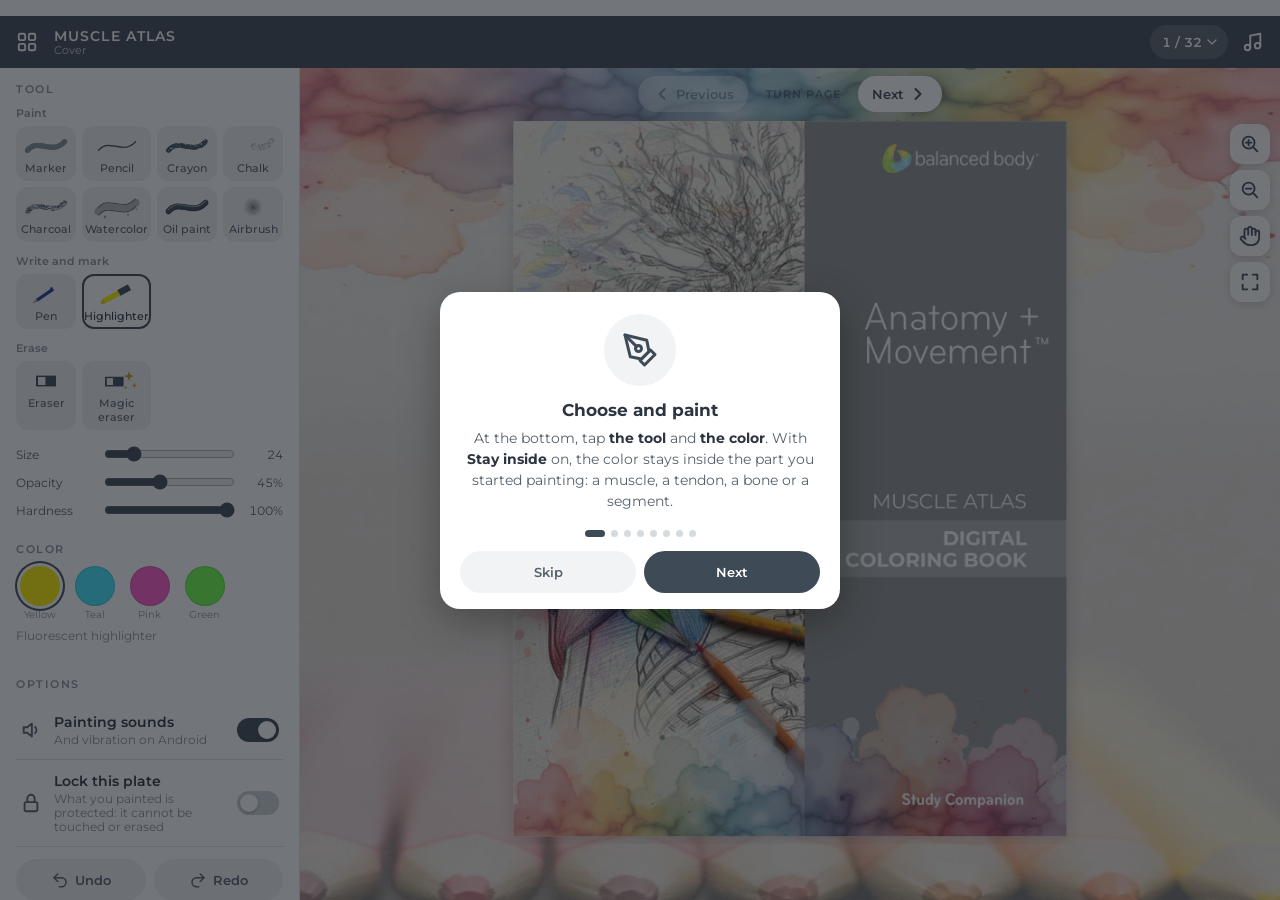
==== commit 9daf47da: "Add files via upload" ====
--- a/atlas-muscular-web-en/index.html
+++ b/atlas-muscular-web-en/index.html
@@ -135,6 +135,7 @@
 </div>
 
 <div id="wipeBox" hidden><div class="wpanel"><div class="wwarn"><svg viewBox="0 0 24 24"><path d="M12 3 2 20h20L12 3z"/><path d="M12 10v4M12 17.5v.01"/></svg><b>Warning</b></div><p id="wipeText"></p><div class="wsteps" id="wipeSteps"></div><div class="wbtns"><button class="pill" id="wipeNo">Cancel</button><button class="pill danger" id="wipeYes">Confirm</button></div></div></div>
+<div id="storyPanel" hidden><button id="spClose" aria-label="Close the story"><svg viewBox="0 0 24 24"><path d="M6 6l12 12M18 6 6 18"/></svg></button><button id="spBack" aria-label="Back 15 seconds"><svg viewBox="0 0 24 24"><path d="M3 12a9 9 0 1 0 3-6.7L3 8"/><path d="M3 3v5h5"/></svg><small>15</small></button><button id="spPlay" aria-label="Pause or resume"><svg class="pl" viewBox="0 0 24 24"><path d="M8 5v14l11-7z"/></svg><svg class="pa" viewBox="0 0 24 24"><path d="M7 5h4v14H7zM13 5h4v14h-4z"/></svg></button><button id="spFwd" aria-label="Forward 15 seconds"><svg viewBox="0 0 24 24"><path d="M21 12a9 9 0 1 1-3-6.7L21 8"/><path d="M21 3v5h-5"/></svg><small>15</small></button><input type="range" id="spSeek" min="0" max="1000" value="0" aria-label="Move through the story"><span id="spTime">0:00</span></div>
 <div id="medal" hidden><div class="mdconf" id="mdConf"></div><div class="mdpanel"><div class="mdicon"><svg viewBox="0 0 120 140"><path class="rb1" d="M38 70 22 132l20-10 12 18 12-58z"/><path class="rb2" d="M82 70l16 62-20-10-12 18-12-58z"/><circle class="md1" cx="60" cy="56" r="46"/><circle class="md2" cx="60" cy="56" r="36"/><path class="md3" d="m60 30 7.6 15.8 17.4 2-12.8 11.9 3.4 17.2L60 68.4l-15.6 8.5 3.4-17.2L35 47.8l17.4-2z"/></svg></div><b id="mdTitle"></b><p id="mdText"></p><div class="mdbar"><i id="mdBar"></i></div><small id="mdPct"></small><button class="pill on" id="mdOk">Keep painting!</button></div></div>
 <div id="reviewBox" hidden><div class="rpanel"><div class="rhead"><svg viewBox="0 0 24 24"><path d="M12 3a9 9 0 1 0 0 18c1.1 0 2-.9 2-2 0-.5-.2-1-.5-1.3-.3-.4-.5-.8-.5-1.3 0-1.1.9-2 2-2h2.3A5.2 5.2 0 0 0 22 9.2C22 5.8 17.5 3 12 3z"/><circle cx="7.5" cy="11" r="1"/><circle cx="10.5" cy="7.5" r="1"/><circle cx="15" cy="7.5" r="1"/></svg><b id="rvTitle"></b></div><p id="rvIntro"></p><ul id="rvList"></ul><p class="rnote" id="rvNote"></p><div class="wbtns"><button class="pill" id="rvShow">Show me where</button><button class="pill" id="rvBack">Keep painting</button><button class="pill on" id="rvGo">Share</button></div></div></div>
 <div id="shareBox" hidden><div class="spanel"><b class="stt">Share your work</b><div class="slab2">Choose how your work will look</div><div class="sgrid" id="sgGrid"></div><div class="wbtns"><button class="pill" id="sgNo">Cancel</button><button class="pill on" id="sgYes">Share my work</button></div></div></div>
--- a/atlas-muscular-web-en/app.css
+++ b/atlas-muscular-web-en/app.css
@@ -357,3 +357,13 @@
 @keyframes conf{to{top:105%;transform:rotate(720deg)}}
 @keyframes mdin{from{transform:scale(.6);opacity:0}to{transform:scale(1);opacity:1}}
 @keyframes mdsw{0%,100%{transform:rotate(-4deg)}50%{transform:rotate(4deg)}}
+
+#storyPanel{position:fixed;left:50%;transform:translateX(-50%);bottom:calc(var(--barH) + var(--sab) + 10px);z-index:40;display:flex;align-items:center;gap:6px;width:min(560px,calc(100% - 24px));padding:8px 12px;background:#fff;border-radius:18px;box-shadow:0 4px 18px rgba(0,0,0,.18)}
+#storyPanel button{position:relative;width:38px;height:38px;flex:none;display:grid;place-items:center;border-radius:50%;color:var(--chrome)}
+#storyPanel button svg{width:22px;height:22px;fill:none;stroke:currentColor;stroke-width:2;stroke-linecap:round;stroke-linejoin:round}
+#storyPanel button small{position:absolute;font-size:8.5px;font-weight:700;top:14px}
+#storyPanel #spClose svg{width:16px;height:16px}
+#storyPanel #spPlay{background:var(--chrome);color:#fff}#storyPanel #spPlay svg{fill:#fff;stroke:none;width:18px;height:18px}
+#storyPanel #spPlay .pa{display:none}#storyPanel #spPlay.on .pa{display:block}#storyPanel #spPlay.on .pl{display:none}
+#storyPanel input{flex:1;min-width:60px;accent-color:var(--accent);height:28px}
+#storyPanel #spTime{font-size:12px;font-weight:600;color:var(--chrome-2);white-space:nowrap;min-width:72px;text-align:right}
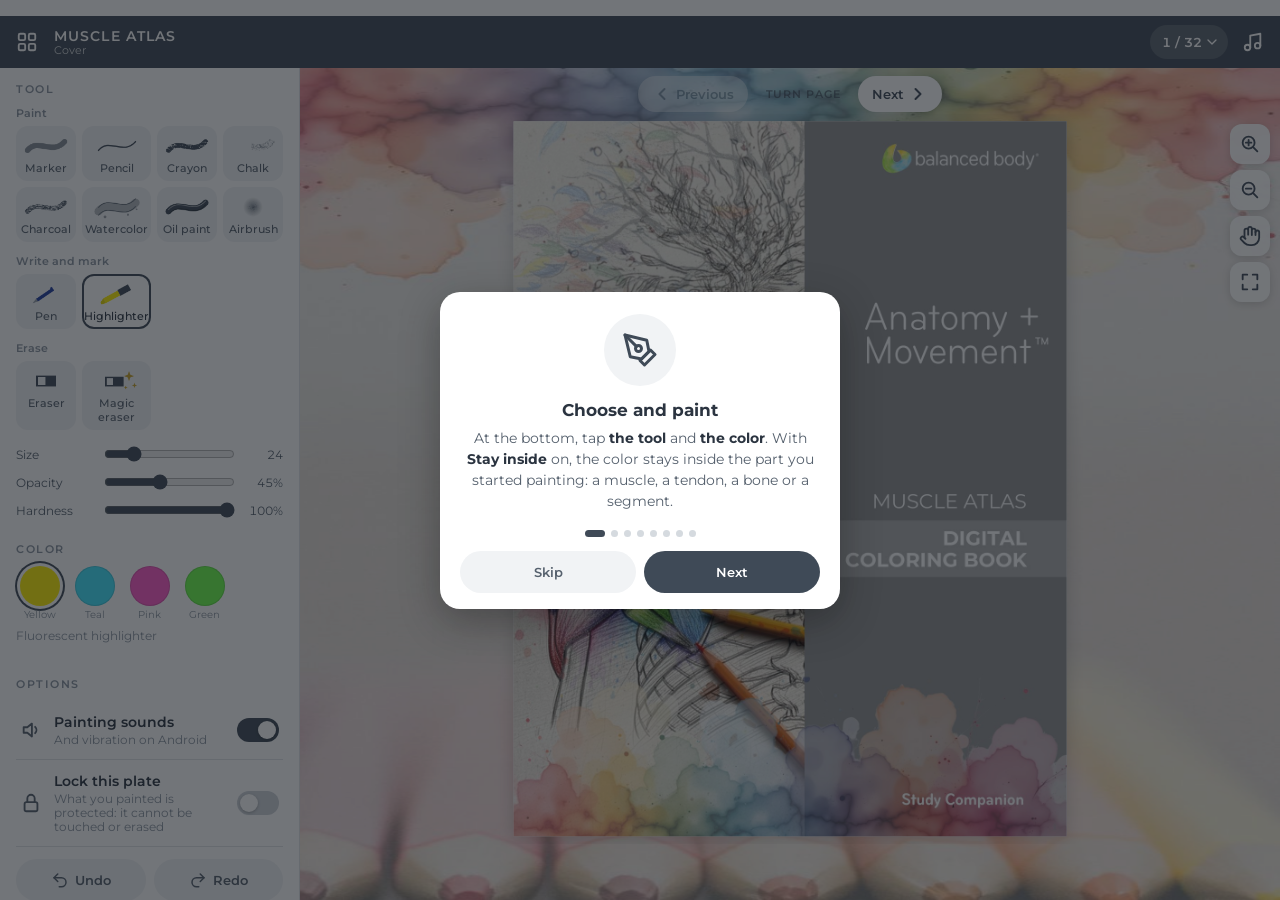
==== commit c6e98105: "Add files via upload" ====
--- a/atlas-muscular-web-en/index.html
+++ b/atlas-muscular-web-en/index.html
@@ -59,7 +59,7 @@
   <button class="dk tapebtn" id="dkTape" aria-label="Stay inside"><svg viewBox="0 0 24 24"><rect x="3" y="6" width="18" height="12" rx="2"/><path d="M7 6v12M17 6v12"/></svg><span>Stay inside</span></button>
   <button class="dk lockbtn" id="dkLock" aria-label="Lock plate"><svg viewBox="0 0 24 24"><rect x="5" y="11" width="14" height="10" rx="2"/><path id="lockArc" d="M8 11V7a4 4 0 0 1 8 0v4"/></svg><span id="lockLabel">Lock</span></button>
   <button class="dk" id="dkUndo" aria-label="Undo"><svg viewBox="0 0 24 24"><path d="M9 14 4 9l5-5"/><path d="M4 9h10a6 6 0 0 1 0 12h-3"/></svg><span>Undo</span></button>
-  <button class="dk" id="storyBtn" hidden aria-label="Listen to the story"><svg viewBox="0 0 24 24"><path d="M3 18v-6a9 9 0 0 1 18 0v6"/><path d="M21 19a2 2 0 0 1-2 2h-1v-6h3zM3 19a2 2 0 0 0 2 2h1v-6H3z"/></svg><span id="storyLabel">Listen</span><i id="storyBar"></i></button>
+  <button class="dk" id="storyBtn" hidden aria-label="Listen to the story"><svg viewBox="0 0 24 24"><path d="M3 18v-6a9 9 0 0 1 18 0v6"/><path d="M21 19a2 2 0 0 1-2 2h-1v-6h3zM3 19a2 2 0 0 0 2 2h1v-6H3z"/></svg><span id="storyLabel">Listen</span><span id="storyTrack"><i id="storyBar"></i><b id="storyKnob"></b></span></button>
   <button class="dk" id="dkMore" aria-label="More options"><svg viewBox="0 0 24 24"><circle cx="5" cy="12" r="1.4"/><circle cx="12" cy="12" r="1.4"/><circle cx="19" cy="12" r="1.4"/></svg><span>More</span></button>
 </nav>
 
--- a/atlas-muscular-web-en/app.css
+++ b/atlas-muscular-web-en/app.css
@@ -240,7 +240,14 @@
 #storyBtn svg{stroke:var(--chrome)}
 #storyBtn.on{background:var(--chrome);color:#fff}
 #storyBtn.on svg{stroke:var(--accent)}
-#storyBtn i{position:absolute;left:8px;right:auto;bottom:3px;height:3px;width:0;max-width:calc(100% - 16px);background:var(--accent);border-radius:2px;transition:width .3s linear}
+#storyTrack{position:absolute;left:14px;right:14px;bottom:1px;height:16px;display:none;touch-action:none;cursor:pointer}
+#storyBtn.act #storyTrack{display:block}
+#storyTrack:before{content:"";position:absolute;left:0;right:0;top:6.5px;height:3px;border-radius:2px;background:rgba(255,255,255,.35)}
+#storyBtn i#storyBar{position:absolute;left:0;top:6.5px;height:3px;width:0;background:var(--accent);border-radius:2px}
+#storyKnob{position:absolute;top:3px;left:0;width:10px;height:10px;margin-left:-5px;border-radius:50%;background:var(--accent);box-shadow:0 1px 3px rgba(0,0,0,.35)}
+#storyTrack.drag #storyKnob{transform:scale(1.4)}
+#storyBtn.act{padding-bottom:10px}
+#storyPanel{display:none!important}
 @media (min-width:900px){.bar #storyBtn{display:flex;flex:0 0 auto;max-width:none;flex-direction:row;gap:8px;height:44px;padding:0 18px;border-radius:22px;background:#fff;box-shadow:0 2px 8px rgba(0,0,0,.12);font-size:13px;font-weight:600}
  .bar #storyBtn[hidden]{display:none}}
 
@@ -358,12 +365,12 @@
 @keyframes mdin{from{transform:scale(.6);opacity:0}to{transform:scale(1);opacity:1}}
 @keyframes mdsw{0%,100%{transform:rotate(-4deg)}50%{transform:rotate(4deg)}}
 
-#storyPanel{position:fixed;left:50%;transform:translateX(-50%);bottom:calc(var(--barH) + var(--sab) + 10px);z-index:40;display:flex;align-items:center;gap:6px;width:min(560px,calc(100% - 24px));padding:8px 12px;background:#fff;border-radius:18px;box-shadow:0 4px 18px rgba(0,0,0,.18)}
-#storyPanel button{position:relative;width:38px;height:38px;flex:none;display:grid;place-items:center;border-radius:50%;color:var(--chrome)}
-#storyPanel button svg{width:22px;height:22px;fill:none;stroke:currentColor;stroke-width:2;stroke-linecap:round;stroke-linejoin:round}
-#storyPanel button small{position:absolute;font-size:8.5px;font-weight:700;top:14px}
-#storyPanel #spClose svg{width:16px;height:16px}
-#storyPanel #spPlay{background:var(--chrome);color:#fff}#storyPanel #spPlay svg{fill:#fff;stroke:none;width:18px;height:18px}
+#storyPanel{position:fixed;right:max(10px,env(safe-area-inset-right,0px));bottom:calc(var(--barH) + var(--sab) + 6px);z-index:40;display:flex;align-items:center;gap:2px;width:min(250px,calc(100% - 20px));padding:3px 8px 3px 4px;background:rgba(255,255,255,.96);border-radius:16px;box-shadow:0 2px 10px rgba(0,0,0,.16)}
+#storyPanel button{position:relative;width:28px;height:28px;flex:none;display:grid;place-items:center;border-radius:50%;color:var(--chrome)}
+#storyPanel button svg{width:17px;height:17px;fill:none;stroke:currentColor;stroke-width:2;stroke-linecap:round;stroke-linejoin:round}
+#storyPanel button small{position:absolute;font-size:6.5px;font-weight:700;top:11px}
+#storyPanel #spClose{display:none}
+#storyPanel #spPlay{background:var(--chrome);color:#fff}#storyPanel #spPlay svg{fill:#fff;stroke:none;width:13px;height:13px}
 #storyPanel #spPlay .pa{display:none}#storyPanel #spPlay.on .pa{display:block}#storyPanel #spPlay.on .pl{display:none}
-#storyPanel input{flex:1;min-width:60px;accent-color:var(--accent);height:28px}
-#storyPanel #spTime{font-size:12px;font-weight:600;color:var(--chrome-2);white-space:nowrap;min-width:72px;text-align:right}
+#storyPanel input{flex:1;min-width:40px;accent-color:var(--accent);height:20px;margin:0 2px}
+#storyPanel #spTime{font-size:10px;font-weight:600;color:var(--chrome-2);white-space:nowrap}
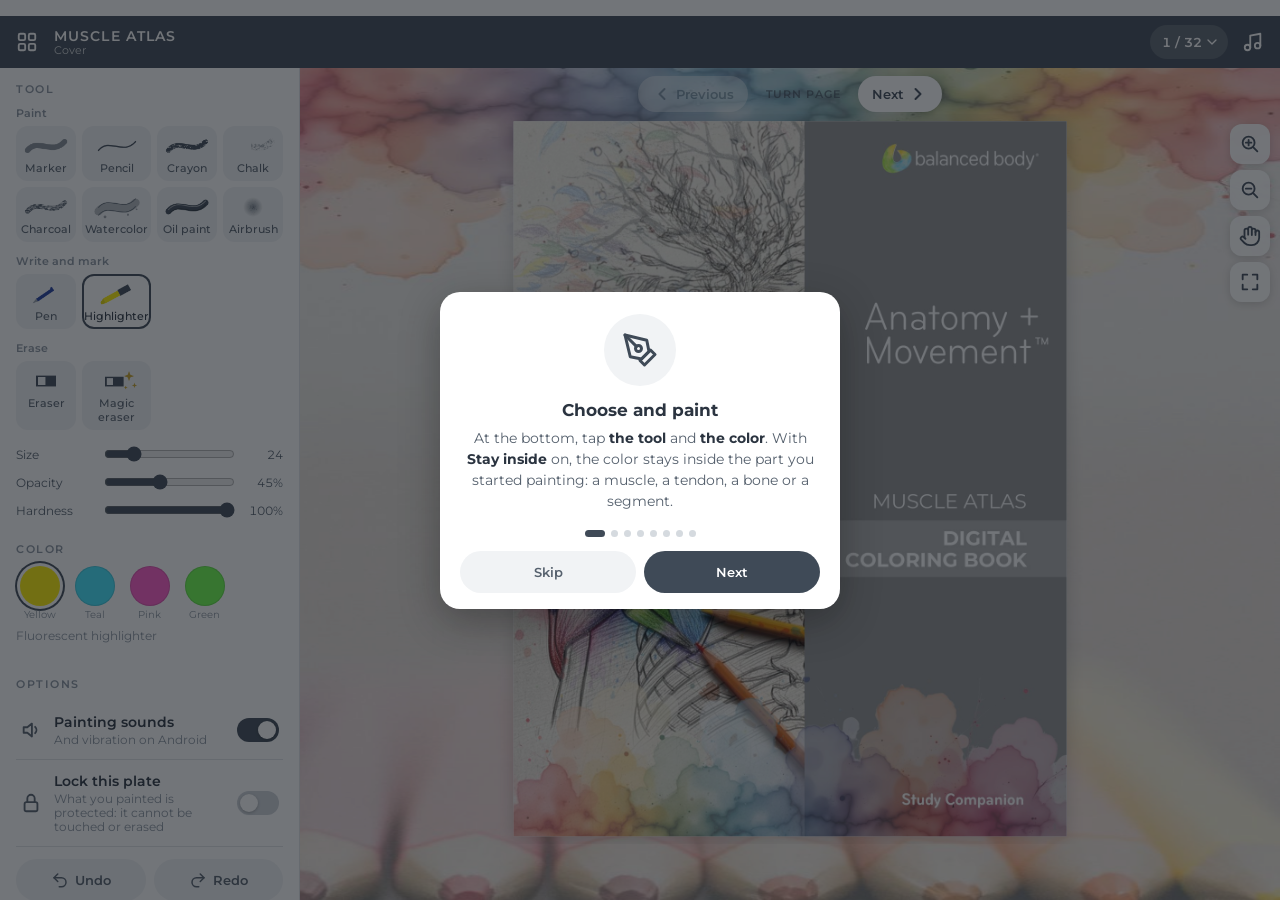
==== commit 8717812f: "Add files via upload" ====
--- a/atlas-muscular-web-en/index.html
+++ b/atlas-muscular-web-en/index.html
@@ -68,6 +68,7 @@
   <div class="sec" data-sec="tool">
     <h3>Tool</h3>
     <div class="grid brushes" id="brushRow"></div>
+    <div class="grid brushes texrow" id="texRow" hidden></div>
     <div class="sliders" id="sliderRow">
       <label><span>Size</span><input type="range" id="sSize" min="1" max="120" value="18"><output id="oSize">18</output></label>
       <label><span>Opacity</span><input type="range" id="sOpa" min="5" max="100" value="85"><output id="oOpa">85%</output></label>
--- a/atlas-muscular-web-en/app.css
+++ b/atlas-muscular-web-en/app.css
@@ -374,3 +374,23 @@
 #storyPanel #spPlay .pa{display:none}#storyPanel #spPlay.on .pa{display:block}#storyPanel #spPlay.on .pl{display:none}
 #storyPanel input{flex:1;min-width:40px;accent-color:var(--accent);height:20px;margin:0 2px}
 #storyPanel #spTime{font-size:10px;font-weight:600;color:var(--chrome-2);white-space:nowrap}
+
+/* texturas */
+.texrow{margin-top:12px;padding-top:10px;border-top:1px solid rgba(0,0,0,.08)}
+.texrow button canvas{width:64px;height:32px;border-radius:6px;box-shadow:inset 0 0 0 1px rgba(0,0,0,.08)}
+.texrow .texopt{flex-direction:row;justify-content:center;font-size:12px;font-weight:600;padding:10px 4px;grid-column:span 2}
+/* pasar la hoja */
+.flip{position:absolute;z-index:30;pointer-events:none;perspective:2200px}
+.flip .leaf{position:absolute;inset:0;transform-style:preserve-3d;will-change:transform}
+.flip .face{position:absolute;inset:0;backface-visibility:hidden;-webkit-backface-visibility:hidden;overflow:hidden;background:#fff}
+.flip .face canvas{width:100%;height:100%;display:block}
+.flip .back{transform:rotateY(180deg);background:linear-gradient(90deg,#efece4,#faf8f3 30%,#f3f0e8)}
+.flip .shade{position:absolute;inset:0;pointer-events:none;opacity:0}
+.flip .under{position:absolute;inset:0;pointer-events:none;background:linear-gradient(90deg,rgba(0,0,0,.18),rgba(0,0,0,0) 40%);opacity:0}
+
+/* bolita del pincel */
+#brushDot{position:fixed;left:0;top:0;z-index:40;pointer-events:none;border-radius:50%;background:color-mix(in srgb,var(--c) 30%,transparent);box-shadow:0 0 0 2px var(--c),0 0 0 3.5px #fff,0 0 0 4.5px rgba(0,0,0,.45)}
+#brushDot::after{content:"";position:absolute;left:50%;top:50%;width:4px;height:4px;margin:-2px 0 0 -2px;border-radius:50%;background:var(--c);box-shadow:0 0 0 1px #fff}
+#brushDot.er{background:rgba(255,255,255,.35);box-shadow:0 0 0 1.5px #fff,0 0 0 3px rgba(0,0,0,.55)}
+#brushDot.er::after{background:#3F4A57}
+#brushDot.tap{background:var(--c)}
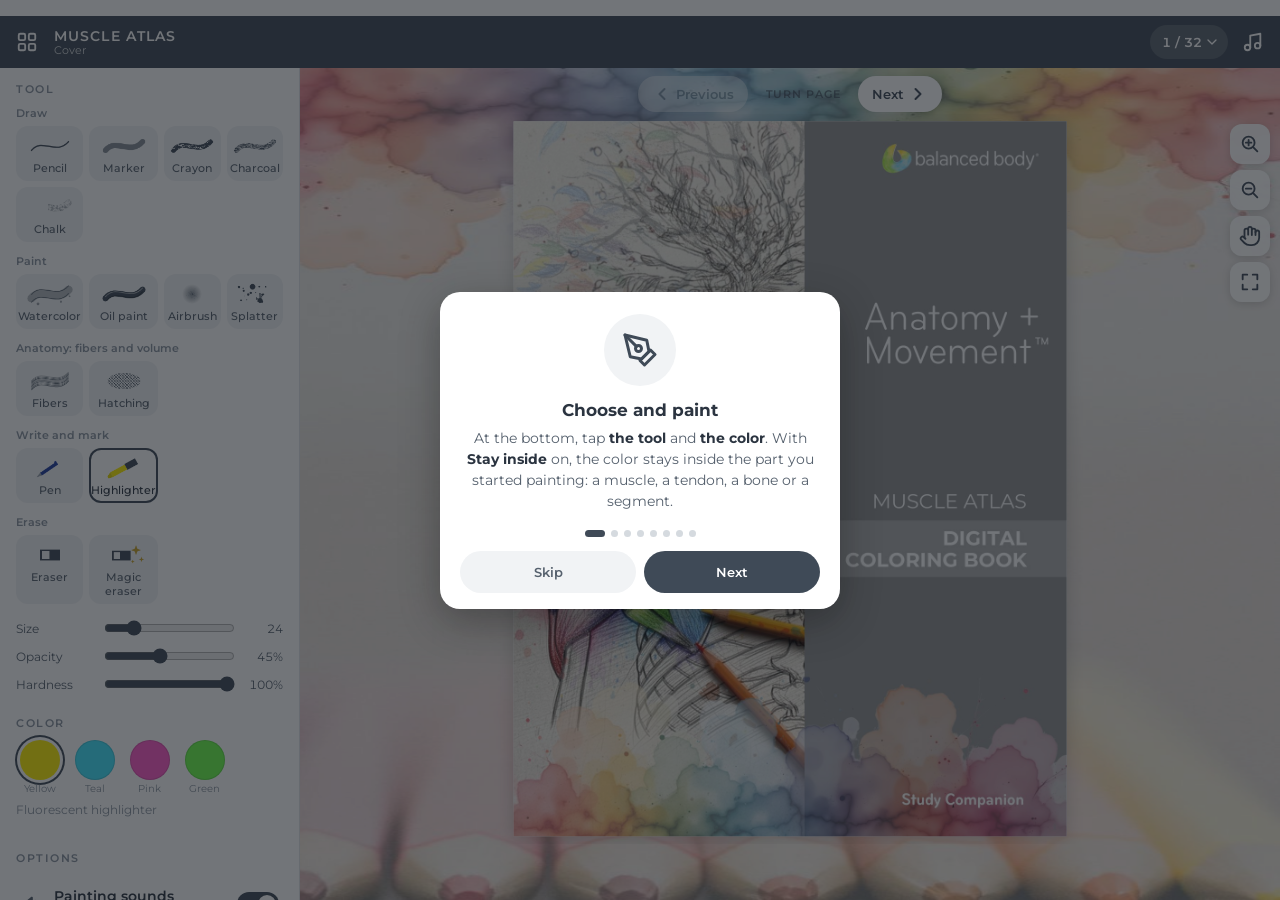
==== commit 2c87188e: "Add files via upload" ====
--- a/atlas-muscular-web-en/index.html
+++ b/atlas-muscular-web-en/index.html
@@ -137,6 +137,7 @@
 
 <div id="wipeBox" hidden><div class="wpanel"><div class="wwarn"><svg viewBox="0 0 24 24"><path d="M12 3 2 20h20L12 3z"/><path d="M12 10v4M12 17.5v.01"/></svg><b>Warning</b></div><p id="wipeText"></p><div class="wsteps" id="wipeSteps"></div><div class="wbtns"><button class="pill" id="wipeNo">Cancel</button><button class="pill danger" id="wipeYes">Confirm</button></div></div></div>
 <div id="storyPanel" hidden><button id="spClose" aria-label="Close the story"><svg viewBox="0 0 24 24"><path d="M6 6l12 12M18 6 6 18"/></svg></button><button id="spBack" aria-label="Back 15 seconds"><svg viewBox="0 0 24 24"><path d="M3 12a9 9 0 1 0 3-6.7L3 8"/><path d="M3 3v5h5"/></svg><small>15</small></button><button id="spPlay" aria-label="Pause or resume"><svg class="pl" viewBox="0 0 24 24"><path d="M8 5v14l11-7z"/></svg><svg class="pa" viewBox="0 0 24 24"><path d="M7 5h4v14H7zM13 5h4v14h-4z"/></svg></button><button id="spFwd" aria-label="Forward 15 seconds"><svg viewBox="0 0 24 24"><path d="M21 12a9 9 0 1 1-3-6.7L21 8"/><path d="M21 3v5h-5"/></svg><small>15</small></button><input type="range" id="spSeek" min="0" max="1000" value="0" aria-label="Move through the story"><span id="spTime">0:00</span></div>
+<div id="reto" hidden><div class="rtwrap"><div class="rttop"><div class="rthead"></div><button class="ib" id="rtClose" aria-label="Close"><svg viewBox="0 0 24 24"><path d="M6 6l12 12M18 6 6 18"/></svg></button></div><div class="rtbody"></div></div></div>
 <div id="medal" hidden><div class="mdconf" id="mdConf"></div><div class="mdpanel"><div class="mdicon"><svg viewBox="0 0 120 140"><path class="rb1" d="M38 70 22 132l20-10 12 18 12-58z"/><path class="rb2" d="M82 70l16 62-20-10-12 18-12-58z"/><circle class="md1" cx="60" cy="56" r="46"/><circle class="md2" cx="60" cy="56" r="36"/><path class="md3" d="m60 30 7.6 15.8 17.4 2-12.8 11.9 3.4 17.2L60 68.4l-15.6 8.5 3.4-17.2L35 47.8l17.4-2z"/></svg></div><b id="mdTitle"></b><p id="mdText"></p><div class="mdbar"><i id="mdBar"></i></div><small id="mdPct"></small><button class="pill on" id="mdOk">Keep painting!</button></div></div>
 <div id="reviewBox" hidden><div class="rpanel"><div class="rhead"><svg viewBox="0 0 24 24"><path d="M12 3a9 9 0 1 0 0 18c1.1 0 2-.9 2-2 0-.5-.2-1-.5-1.3-.3-.4-.5-.8-.5-1.3 0-1.1.9-2 2-2h2.3A5.2 5.2 0 0 0 22 9.2C22 5.8 17.5 3 12 3z"/><circle cx="7.5" cy="11" r="1"/><circle cx="10.5" cy="7.5" r="1"/><circle cx="15" cy="7.5" r="1"/></svg><b id="rvTitle"></b></div><p id="rvIntro"></p><ul id="rvList"></ul><p class="rnote" id="rvNote"></p><div class="wbtns"><button class="pill" id="rvShow">Show me where</button><button class="pill" id="rvBack">Keep painting</button><button class="pill on" id="rvGo">Share</button></div></div></div>
 <div id="shareBox" hidden><div class="spanel"><b class="stt">Share your work</b><div class="slab2">Choose how your work will look</div><div class="sgrid" id="sgGrid"></div><div class="wbtns"><button class="pill" id="sgNo">Cancel</button><button class="pill on" id="sgYes">Share my work</button></div></div></div>
--- a/atlas-muscular-web-en/app.css
+++ b/atlas-muscular-web-en/app.css
@@ -380,17 +380,68 @@
 .texrow button canvas{width:64px;height:32px;border-radius:6px;box-shadow:inset 0 0 0 1px rgba(0,0,0,.08)}
 .texrow .texopt{flex-direction:row;justify-content:center;font-size:12px;font-weight:600;padding:10px 4px;grid-column:span 2}
 /* pasar la hoja */
-.flip{position:absolute;z-index:30;pointer-events:none;perspective:2200px}
-.flip .leaf{position:absolute;inset:0;transform-style:preserve-3d;will-change:transform}
-.flip .face{position:absolute;inset:0;backface-visibility:hidden;-webkit-backface-visibility:hidden;overflow:hidden;background:#fff}
-.flip .face canvas{width:100%;height:100%;display:block}
-.flip .back{transform:rotateY(180deg);background:linear-gradient(90deg,#efece4,#faf8f3 30%,#f3f0e8)}
-.flip .shade{position:absolute;inset:0;pointer-events:none;opacity:0}
-.flip .under{position:absolute;inset:0;pointer-events:none;background:linear-gradient(90deg,rgba(0,0,0,.18),rgba(0,0,0,0) 40%);opacity:0}
-
-/* bolita del pincel */
-#brushDot{position:fixed;left:0;top:0;z-index:40;pointer-events:none;border-radius:50%;background:color-mix(in srgb,var(--c) 30%,transparent);box-shadow:0 0 0 2px var(--c),0 0 0 3.5px #fff,0 0 0 4.5px rgba(0,0,0,.45)}
-#brushDot::after{content:"";position:absolute;left:50%;top:50%;width:4px;height:4px;margin:-2px 0 0 -2px;border-radius:50%;background:var(--c);box-shadow:0 0 0 1px #fff}
-#brushDot.er{background:rgba(255,255,255,.35);box-shadow:0 0 0 1.5px #fff,0 0 0 3px rgba(0,0,0,.55)}
-#brushDot.er::after{background:#3F4A57}
-#brushDot.tap{background:var(--c)}
+.flip{position:absolute;z-index:60;pointer-events:none;perspective:1800px;transform-style:preserve-3d}
+.flip .strip{position:absolute;transform-style:preserve-3d;will-change:transform}
+.flip .face{position:absolute;inset:0;width:100%;height:100%;display:block}
+.flip .back{background:linear-gradient(90deg,#ece8de,#f7f4ee)}
+.flip .shade{position:absolute;inset:0;background:#000;opacity:0;pointer-events:none}
+.flip .under{position:absolute;inset:0;transform:translateZ(-1px);pointer-events:none;background:radial-gradient(ellipse at 50% 50%,rgba(0,0,0,.22),rgba(0,0,0,0) 70%);opacity:0}
+/* cursor de pintar */
+#brushDot{position:fixed;left:0;top:0;width:0;height:0;z-index:40;pointer-events:none}
+#brushDot .ring{position:absolute;left:0;top:0;border-radius:50%;box-shadow:0 0 0 1px rgba(0,0,0,.7),inset 0 0 0 1px rgba(255,255,255,.9)}
+#brushDot .cross{position:absolute;left:-8px;top:-8px;width:16px;height:16px;
+  background:linear-gradient(var(--c),var(--c)) center/3px 3px no-repeat,
+  linear-gradient(#1c1c1c,#1c1c1c) 50% 0/1px 5px no-repeat,linear-gradient(#1c1c1c,#1c1c1c) 50% 100%/1px 5px no-repeat,
+  linear-gradient(#1c1c1c,#1c1c1c) 0 50%/5px 1px no-repeat,linear-gradient(#1c1c1c,#1c1c1c) 100% 50%/5px 1px no-repeat;
+  filter:drop-shadow(0 0 1px #fff) drop-shadow(0 0 1px #fff)}
+#brushDot b{position:absolute;width:32px;height:32px;filter:drop-shadow(0 1px 1.2px rgba(0,0,0,.35))}
+#brushDot b svg{fill:none;stroke:#1c1c1c;stroke-width:1.6;stroke-linejoin:round;stroke-linecap:round;overflow:visible}
+#brushDot.er .ring{background:rgba(255,255,255,.28);box-shadow:0 0 0 1px rgba(0,0,0,.75),inset 0 0 0 1px rgba(255,255,255,.95)}
+@media (hover:hover){body.tools:not(.hand):not(.sheet) #viewport{cursor:none}}
+
+/* reto de la unidad */
+#reto{position:fixed;inset:0;z-index:96;background:rgba(20,26,33,.6);display:flex;align-items:center;justify-content:center;padding:max(10px,env(safe-area-inset-top)) 10px 10px}
+#reto .rtwrap{background:#FBFAF7;border-radius:20px;width:100%;max-width:640px;max-height:100%;display:flex;flex-direction:column;overflow:hidden;box-shadow:0 10px 40px rgba(0,0,0,.35);color:#2B3440}
+#reto .rttop{display:flex;align-items:flex-start;gap:8px;padding:12px 12px 8px 16px;border-bottom:1px solid #E7E4DD}
+#reto .rthead{flex:1;display:flex;flex-wrap:wrap;align-items:center;gap:6px 10px;font-size:14px}
+#reto .rthead span{color:#7A8698;font-size:12px}
+#reto .rtdots{flex-basis:100%;display:flex;gap:3px}
+#reto .rtdots i{flex:1;height:5px;border-radius:3px;background:#E3E1DB}
+#reto .rtdots i.ok{background:#1E9E4A}#reto .rtdots i.no{background:#E0457B}#reto .rtdots i.cur{background:#3F4A57}
+#reto .rtbody{overflow:auto;padding:14px 16px 18px}
+#reto h3{margin:4px 0 8px;font-size:20px}
+#reto .rtst{margin:0;font-size:11px;font-weight:700;letter-spacing:.12em;text-transform:uppercase;color:#9A7414}
+#reto .rtq{font-size:17px;line-height:1.4;margin:6px 0 12px}
+#reto .rtq .rto{color:#2F62D6}#reto .rtq .rti{color:#E8732A}
+#reto .rtsmall{font-size:12px;color:#7A8698;margin:8px 0}
+#reto .rtimg{border-radius:12px;overflow:auto;background:#fff;box-shadow:inset 0 0 0 1px #E3E1DB;touch-action:pinch-zoom}
+#reto .rtimg canvas{display:block;width:100%;height:auto;cursor:crosshair}
+#reto .rtops{display:flex;flex-direction:column;gap:8px}
+#reto .rtops button{text-align:left;padding:12px 14px;border-radius:12px;background:#fff;box-shadow:inset 0 0 0 1.5px #D9D6CE;font-size:15px;line-height:1.35}
+#reto .rtops button.ok{box-shadow:inset 0 0 0 2.5px #1E9E4A;background:#ECF8EF}
+#reto .rtops button.no{box-shadow:inset 0 0 0 2.5px #E0457B;background:#FDEEF3}
+#reto .rtfb{margin-top:12px;padding:12px 14px;border-radius:14px;display:flex;flex-direction:column;gap:6px;animation:mdin .35s}
+#reto .rtfb.ok{background:#ECF8EF}#reto .rtfb.no{background:#FFF4D1}
+#reto .rtfb b{font-size:17px}#reto .rtfb span{font-size:14px;line-height:1.4}
+#reto .rtfb .pill{align-self:flex-end}
+#reto .rtintro,#reto .rtfin{text-align:center;padding:10px 4px;position:relative}
+#reto .rtbig,#reto .rtstar{font-size:56px;line-height:1.1;animation:mdsw 2.4s ease-in-out infinite}
+#reto .rtbigtxt{font-size:30px;font-weight:800;margin:4px 0}
+#reto .rtintro .pill,#reto .rtfin .pill{margin:6px 4px}
+#reto .rtsw{display:inline-block;width:26px;height:18px;border-radius:5px;vertical-align:middle;box-shadow:0 0 0 1px rgba(0,0,0,.2)}
+#reto .rtconf{position:absolute;inset:-20px 0 0;pointer-events:none;overflow:hidden}
+#reto .rtconf i{position:absolute;top:-10px;width:8px;height:12px;border-radius:2px;animation:mdfall 2.6s ease-in forwards}
+@keyframes mdfall{to{transform:translateY(520px) rotate(540deg);opacity:0}}
+.card.reto .rtth{display:flex;flex-direction:column;align-items:center;justify-content:center;gap:2px;background:linear-gradient(160deg,#FFF4D1,#FDE4EC);aspect-ratio:153/198}
+.card.reto .rtth b{font-size:34px}.card.reto .rtth em{font-style:normal;font-weight:700;font-size:13px;color:#9A7414}.card.reto .rtth small{font-size:11px;color:#7A8698}
+.card.reto.won .rtth{background:linear-gradient(160deg,#ECF8EF,#FFF4D1)}
+.hsec.locked .cards{opacity:.45;filter:grayscale(.7)}
+.hsec.locked h2::after{content:"🔒";margin-left:6px}
+.hmodo{margin:4px 0 18px;padding:12px;border-radius:14px;background:#fff;box-shadow:inset 0 0 0 1px #E3E1DB}
+.hmodo>b{font-size:13px;display:block;margin-bottom:8px}
+.hmodo>div{display:flex;gap:8px}
+.hmodo button{flex:1;text-align:left;padding:10px;border-radius:10px;background:#F4F2ED;font-weight:700;font-size:14px}
+.hmodo button small{display:block;font-weight:400;font-size:11px;color:#7A8698;margin-top:2px}
+.hmodo button.on{background:#3F4A57;color:#fff}.hmodo button.on small{color:#D9DEE5}
+#reto .rtpair{display:flex;gap:8px;margin-top:8px}#reto .rtpair img{flex:1;min-width:0;border-radius:10px;box-shadow:inset 0 0 0 1px #E3E1DB}
+#reto .rtimg.sk{max-width:420px;margin:0 auto}
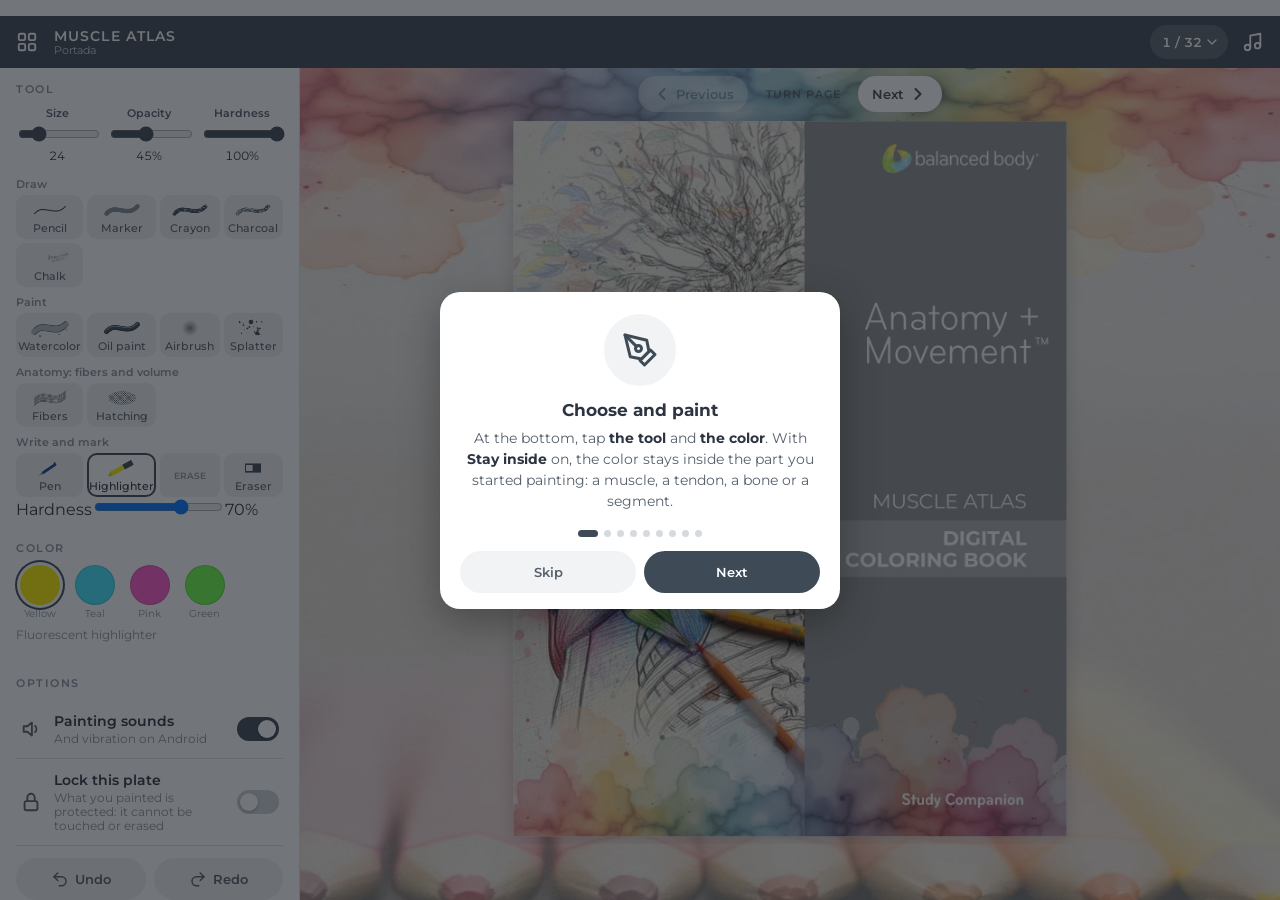
==== commit 75f436f2: "fix: tocaMusculo muestra hueso limpio; sliders arriba con Hardness en inglés Español (v139): - toca " ====
--- a/atlas-muscular-web-en/index.html
+++ b/atlas-muscular-web-en/index.html
@@ -67,11 +67,13 @@
   <div class="sheethead"><span class="grab"></span><b id="sheetTitle"></b><button class="ib" id="btnCloseTools" aria-label="Close"><svg viewBox="0 0 24 24"><path d="M6 6l12 12M18 6 6 18"/></svg></button></div>
   <div class="sec" data-sec="tool">
     <h3>Tool</h3>
-    <div class="grid brushes" id="brushRow"></div>
-    <div class="grid brushes texrow" id="texRow" hidden></div>
     <div class="sliders" id="sliderRow">
       <label><span>Size</span><input type="range" id="sSize" min="1" max="120" value="18"><output id="oSize">18</output></label>
       <label><span>Opacity</span><input type="range" id="sOpa" min="5" max="100" value="85"><output id="oOpa">85%</output></label>
+      <label><span>Hardness</span><input type="range" id="sHard" min="0" max="100" value="70"><output id="oHard">70%</output></label>
+    </div>
+    <div class="grid brushes" id="brushRow"></div>
+    <div class="grid brushes texrow" id="texRow" hidden></div>
       <label><span>Hardness</span><input type="range" id="sHard" min="0" max="100" value="70"><output id="oHard">70%</output></label>
     </div>
   </div>
--- a/atlas-muscular-web-en/app.css
+++ b/atlas-muscular-web-en/app.css
@@ -37,7 +37,8 @@
 #hot a{position:absolute;display:block;pointer-events:auto;cursor:pointer}
 #texts .tx{position:absolute;font-family:"Caveat",cursive;color:#1F3B73;line-height:1.05;white-space:pre-wrap;overflow:hidden;padding:2px 4px}
 #toast{position:absolute;left:50%;bottom:16px;transform:translateX(-50%);background:rgba(43,52,64,.94);color:#fff;padding:10px 16px;border-radius:20px;font-size:13px;z-index:30;max-width:88%;text-align:center}
-.zoombar{position:absolute;right:max(10px,env(safe-area-inset-right,0px));top:10px;z-index:12;display:flex;flex-direction:column;gap:6px}
+.zoombar{position:absolute;right:max(10px,env(safe-area-inset-right,0px));top:10px;z-index:12;display:flex;flex-direction:row;gap:6px}
+.textmode .zoombar{display:none}
 .zoombar button{width:40px;height:40px;border-radius:12px;background:rgba(255,255,255,.96);box-shadow:0 2px 8px rgba(0,0,0,.16);display:grid;place-items:center;color:var(--chrome)}
 #musicChip{position:absolute;left:10px;top:10px;z-index:12;display:flex;align-items:center;gap:8px;height:30px;padding:0 12px;border-radius:15px;background:rgba(63,74,87,.9);color:#fff;font-size:12px;font-weight:500;cursor:pointer}
 .eq{display:flex;gap:2px;align-items:flex-end;height:12px}
@@ -70,13 +71,17 @@
 .sheethead .ib{position:absolute;right:-6px;top:-4px;width:38px;height:38px;color:var(--chrome-2)}
 .sec{display:none}
 body[data-sheet="tool"] .sec[data-sec="tool"],body[data-sheet="color"] .sec[data-sec="color"],body[data-sheet="more"] .sec[data-sec="more"]{display:block}
-.grid{display:grid;gap:6px}
-.brushes{grid-template-columns:repeat(auto-fill,minmax(74px,1fr))}
-.brushes .glabel{grid-column:1/-1;font-size:11px;font-weight:600;color:var(--muted);margin:6px 0 0}
+.grid{display:grid;gap:4px}
+.brushes{grid-template-columns:repeat(auto-fill,minmax(62px,1fr))}
+.brushes .glabel{grid-column:1/-1;font-size:11px;font-weight:600;color:var(--muted);margin:4px 0 0}
 .brushes .glabel:first-child{margin-top:0}
-.brushes button{display:flex;flex-direction:column;align-items:center;gap:3px;padding:8px 2px 6px;border-radius:12px;font-size:11px;font-weight:500;color:var(--chrome-2);background:var(--soft)}
-.brushes button canvas{width:48px;height:24px}
+.brushes .glabel.il{grid-column:auto;margin:0;border-radius:8px;background:var(--soft);display:flex;align-items:center;justify-content:center;text-align:center;padding:2px;font-size:9px}
+.brushes button{display:flex;flex-direction:column;align-items:center;gap:2px;padding:5px 2px 4px;border-radius:10px;font-size:10.5px;font-weight:500;color:var(--chrome-2);background:var(--soft)}
+.brushes button canvas{width:40px;height:20px}
 .brushes button[aria-pressed="true"]{background:#fff;color:var(--ink);box-shadow:inset 0 0 0 2px var(--chrome)}
+.sz-badge{display:inline-block;font-size:9px;font-weight:700;color:var(--chrome-2);opacity:.75;line-height:1;min-width:16px;text-align:center;background:var(--soft);border-radius:5px;padding:1px 3px;margin-top:-2px}
+@keyframes slider-pulse{0%{background:transparent}40%{background:rgba(0,120,255,.13)}100%{background:transparent}}
+.slider-pulse{border-radius:10px;animation:slider-pulse 1.1s ease}
 .colors{grid-template-columns:repeat(5,1fr);gap:10px;justify-items:center}
 .colors .sw{width:46px;height:46px;border-radius:50%;box-shadow:inset 0 0 0 1px rgba(0,0,0,.12);position:relative}
 .colors .sw[aria-pressed="true"]{box-shadow:0 0 0 3px #fff,0 0 0 5px var(--chrome)}
@@ -87,10 +92,11 @@
 .colors .wheel{background:conic-gradient(#f33,#fd3,#3d5,#3cf,#36f,#c3f,#f33)}
 .colors .plabel{grid-column:1/-1;font-size:12px;color:var(--muted);justify-self:start}
 .colors .glabel{grid-column:1/-1;justify-self:start;font-size:11px;font-weight:600;color:var(--muted);margin-top:4px}
-.sliders{display:flex;flex-direction:column;gap:8px;margin-top:14px}
-.sliders label{display:grid;grid-template-columns:78px 1fr 42px;align-items:center;gap:8px;font-size:12px;color:var(--chrome-2)}
+.sliders{display:flex;flex-direction:row;gap:10px;margin-bottom:14px}
+.sliders label{flex:1;display:flex;flex-direction:column;align-items:stretch;gap:4px}
+.sliders label span{font-size:11px;font-weight:600;color:var(--chrome-2);text-align:center}
 .sliders input{width:100%;accent-color:var(--chrome)}
-.sliders output{font-variant-numeric:tabular-nums;font-size:12px;text-align:right}
+.sliders output{font-variant-numeric:tabular-nums;font-size:12px;text-align:center}
 .opt{width:100%;display:flex;align-items:center;gap:12px;padding:12px 4px;border-bottom:1px solid var(--line);text-align:left;color:var(--chrome-2)}
 .opt .ot{flex:1;display:flex;flex-direction:column;gap:2px}
 .opt .ot b{font-size:14px;font-weight:600;color:var(--ink)}
@@ -412,7 +418,7 @@
 #reto h3{margin:4px 0 8px;font-size:20px}
 #reto .rtst{margin:0;font-size:11px;font-weight:700;letter-spacing:.12em;text-transform:uppercase;color:#9A7414}
 #reto .rtq{font-size:17px;line-height:1.4;margin:6px 0 12px}
-#reto .rtq .rto{color:#2F62D6}#reto .rtq .rti{color:#E8732A}
+#reto .rtq .rto{color:#C62828}#reto .rtq .rti{color:#2F62D6}
 #reto .rtsmall{font-size:12px;color:#7A8698;margin:8px 0}
 #reto .rtimg{border-radius:12px;overflow:auto;background:#fff;box-shadow:inset 0 0 0 1px #E3E1DB;touch-action:pinch-zoom}
 #reto .rtimg canvas{display:block;width:100%;height:auto;cursor:crosshair}
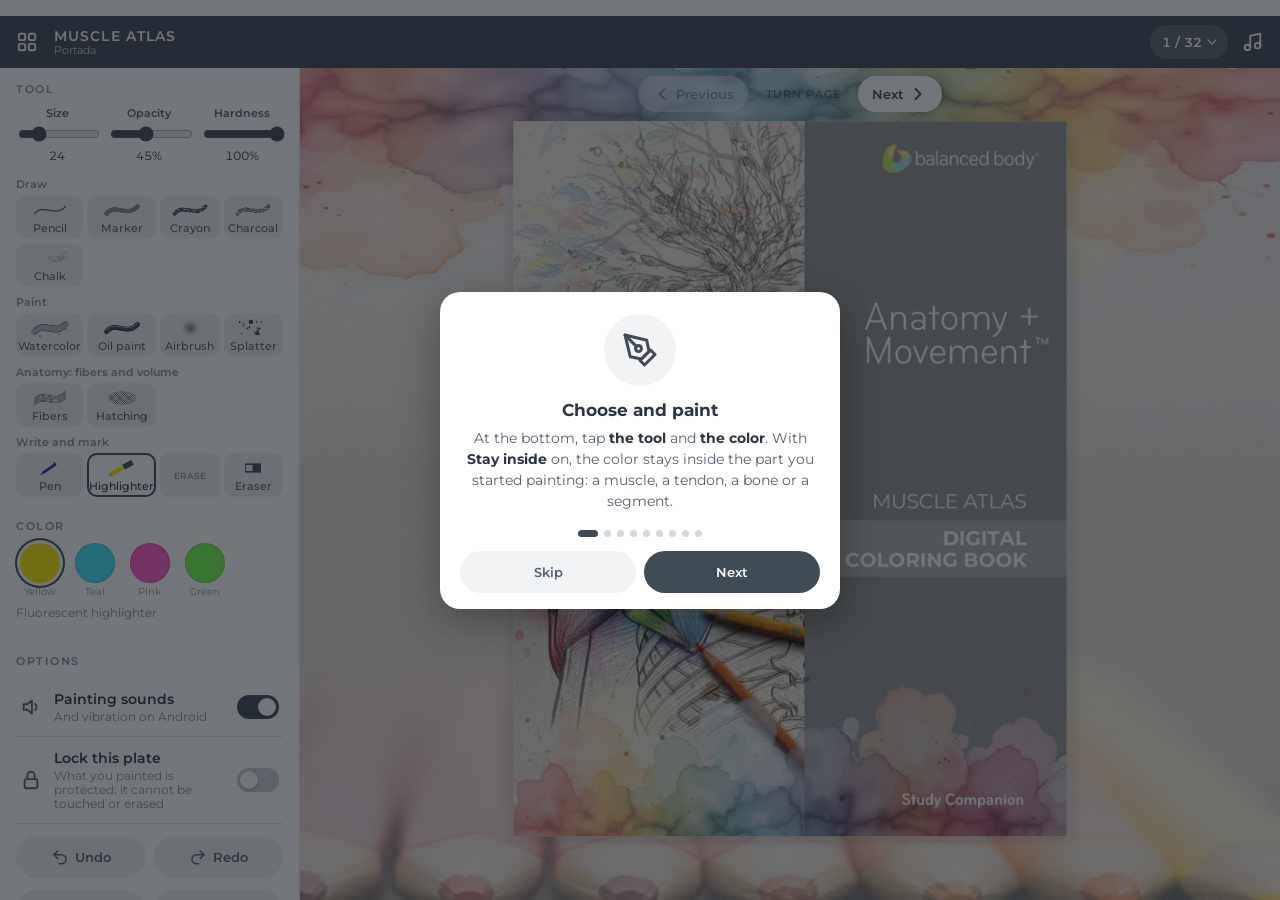
==== commit 31bad4d9: "fix(en): remover Hardness duplicado y div huérfano del panel herramientas La edición anterior dejó u" ====
--- a/atlas-muscular-web-en/index.html
+++ b/atlas-muscular-web-en/index.html
@@ -74,8 +74,6 @@
     </div>
     <div class="grid brushes" id="brushRow"></div>
     <div class="grid brushes texrow" id="texRow" hidden></div>
-      <label><span>Hardness</span><input type="range" id="sHard" min="0" max="100" value="70"><output id="oHard">70%</output></label>
-    </div>
   </div>
   <div class="sec" data-sec="color">
     <h3>Color</h3>
